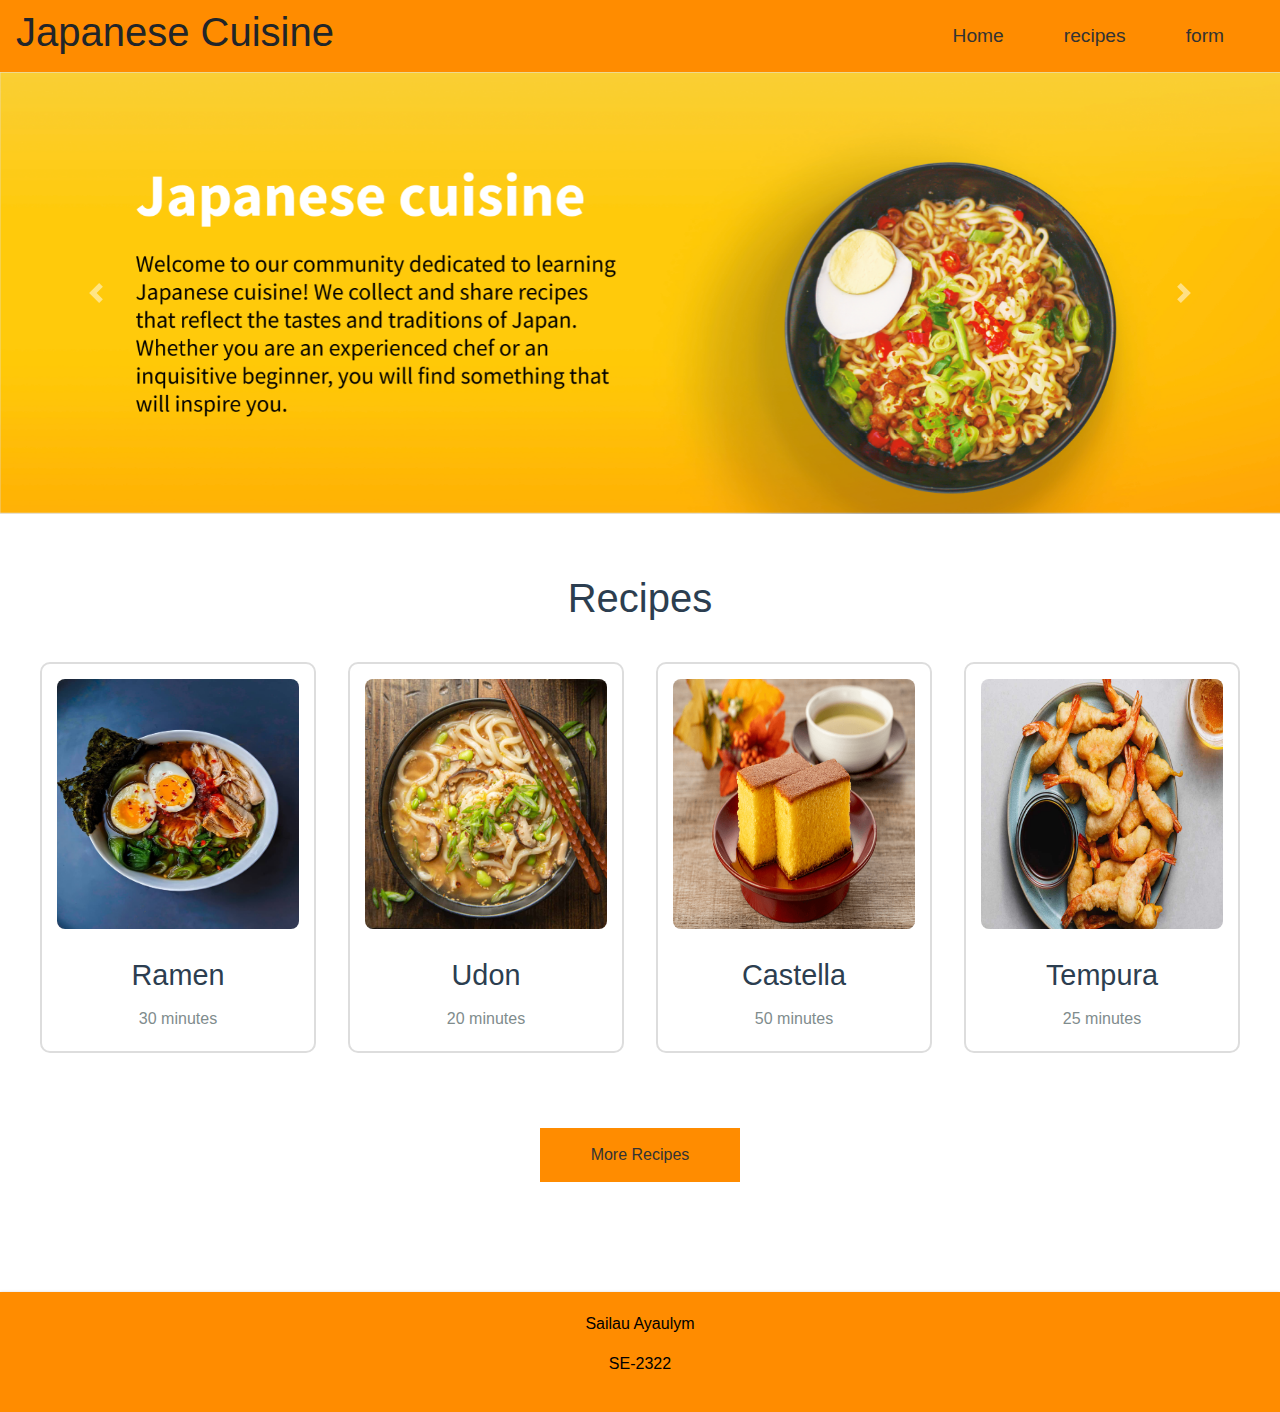
==== index.html @ 8adf10bc "add Bootstrap" ====
<!DOCTYPE html>
<html lang="en">
<head>
<meta charset="UTF-8">
<meta name="viewport" content="width=device-width, initial- scale=1.0">
<title>Culinary Japan</title> 
<link rel="stylesheet" href="style.css">
<link rel="stylesheet" href="https://stackpath.bootstrapcdn.com/bootstrap/4.5.2/css/bootstrap.min.css">
<script src="https://code.jquery.com/jquery-3.5.1.slim.min.js"></script>
<script src="https://cdn.jsdelivr.net/npm/@popperjs/core@2.9.3/dist/umd/popper.min.js"></script>
<script src="https://stackpath.bootstrapcdn.com/bootstrap/4.5.2/js/bootstrap.min.js"></script>

</head>

<body>
    <header>
        <nav class="navbar">
            <h1>Japanese Cuisine</h1>
            <ul class="nav-links">
                <li><a href="index.html">Home</a></li>
                <li><a href="recipes.html">recipes</a></li>
                <li><a href="form.html">form</a></li>
            </ul>
        </nav>
    </header>

<main>
    <section class="welcome-section">
        <!-- <div class="content-wrapper"> -->
            <!-- <div class="text-content">
                <h1>Japanese cuisine</h1>
                <p class="welcome-text">Welcome to our community dedicated to learning Japanese cuisine! We collect and share recipes that reflect the tastes and traditions of Japan. Whether you are an experienced chef or an inquisitive beginner, you will find something that will inspire you.</p>
            </div> -->
            <div id="photoCarousel" class="carousel slide" data-ride="carousel">
                <div class="carousel-inner">
                    <div class="carousel-item active">
                        <img src="main2.png" class="d-block w-100" alt="Main Photo">
                    </div>
                    <div class="carousel-item">
                        <img src="main1.png" class="d-block w-100" alt="Second Photo">
                    </div>
                    <div class="carousel-item">
                        <img src="main3.png" class="d-block w-100" alt="Third Photo">
                    </div>
                </div>
                <a class="carousel-control-prev" href="#photoCarousel" role="button" data-slide="prev">
                    <span class="carousel-control-prev-icon" aria-hidden="true"></span>
                    <span class="sr-only">Previous</span>
                </a>
                <a class="carousel-control-next" href="#photoCarousel" role="button" data-slide="next">
                    <span class="carousel-control-next-icon" aria-hidden="true"></span>
                    <span class="sr-only">Next</span>
                </a>
            <!-- </div>
                <blockquote class="quote-text">"Japanese cuisine is an art that balances flavor, presentation, and tradition, where each dish is a reflection of the season and a harmony of taste and aesthetic"</blockquote>
        </div> -->
    </section>
    <!-- <hr> -->
    <section class="recipes-section">
        <h2><a href="recipes.html"></a>Recipes</a></h2>
        <div class="recipes-wrapper">
            <div class="recipe-card">
                <a href="all_recipes.html#ramen"> 
                    <img src="Chicken-miso-ramen.jpg" alt="Ramen">
                    <p class="recipe-name" a href="all_recipes.html#ramen">Ramen</p>
                    <p class="recipe-description">30 minutes</p>
                </a>
            </div>
            <div class="recipe-card">
                <a href="all_recipes.html#udon"> 
                    <img src="udon-noodle-soup-sq-7.jpg" alt="Udon">
                    <p class="recipe-name">Udon</p>
                    <p class="recipe-description">20 minutes</p>
                </a>
            </div>
            <div class="recipe-card">
                <a href="all_recipes.html#castella"> 
                    <img src="Castella-Cake_SC_1.jpeg" alt="Castella">
                    <p class="recipe-name">Castella</p>
                    <p class="recipe-description">50 minutes</p>
                </a> 
            </div>
            <div class="recipe-card">
                <a href="all_recipes.html#tempura"> 
                    <img src="basic-tempura-for-fish-and-seafood-1300531-hero-01-bbd91b4ee23940749fec5ab7693eadcc.jpg" alt="Tempura">
                    <p class="recipe-name">Tempura</p>
                    <p class="recipe-description">25 minutes</p>
                </a>
            </div>

            <div class="more-recipes">
                 <a href="recipes.html" class="more-button">More Recipes</a>
            </div> 
        </section>
    </main>

    <footer>
        <p>Sailau Ayaulym</p>
        <p>SE-2322</p>
    </footer>

</body>
</html>
---- style.css ----
body {
    font-family: 'Roboto', sans-serif;
    margin: 0;
    padding: 0;
    background-color: #FFF4E6;
    color: #333;
}

.navbar {
    display: flex;
    justify-content: space-between;
    align-items: center;
    padding: 15px 20px; 
    background-color: #FF8C00; 
    box-shadow: 0 2px 4px #8c8383; 
}

.nav-links {
    list-style: none;
    display: flex;
    gap: 20px;
    margin: 0 20px;
}

.nav-links li {
    display: inline;
    margin: 0 20px;
}

.nav-links a {
    text-decoration: none;
    color: #333;
    font-size: 1.2em;
    font-weight: 500;
}

.nav-links a:hover {
    color: #e74c3c; 
}

header nav ul {
    list-style: none;
    margin: 0 20px;
}

.content-wrapper {
    display: flex;
    align-items: flex-start;
    justify-content: space-between;
    padding: 40px;
    max-width: 1200px;
    margin: 0 auto;
}

/* .text-content {
    flex: 1;
    margin-right: 40px;
}

.text-content h1 {
    font-size: 3em;
    margin-bottom: 20px;
    color: #2c3e50;
}

.text-content .welcome-text {
    margin: 15px 0;
    line-height: 1.6;
    font-size: 1.1em;
}

.photo-content {
    flex: 1;
    text-align: center;
}

.photo-content img {
    width: 100%;
    max-width: 400px;
    height: auto;
    border-radius: 10px;
}

.quote-text {
    margin-top: 15px;
    font-size: 1em;
    font-style: italic;
    color: #7f8c8d;
} */

.recipes-section {
    padding: 60px 20px;
    text-align: center;
}

.recipes-section h2 {
    font-size: 2.5em;
    margin-bottom: 40px;
    color: #2c3e50;
}

.recipes-wrapper {
    display: flex;
    justify-content: space-between;
    flex-wrap: wrap;
    gap: 5px;
    max-width: 1200px;
    margin: 0 auto;
}

.recipe-card {
    background-color: #fff;
    border-radius: 10px;
    border: 2px solid #ddd;
    padding: 15px;
    width: 23%; 
    margin-bottom: 20px; 
    box-sizing: border-box;
    text-align: center;
}

.recipe-card img {
    width: 100%;
    height: 250px;
    border-radius: 8px;
    margin-bottom: 15px;
}

.recipe-name {
    font-size: 1.8em;
    margin: 10px 0;
    color: #2c3e50;
}

.recipe-description {
    font-size: 1em;
    color: #7f8c8d;
    margin: 5px 0;
}

.more-button {
    display: inline-block;
    text-align: center;
    width: 200px;
    background-color: #FF8C00;
    color: #333;
    padding: 15px;
    font-size: 1em;
    margin: 50px 0;
    font-weight: 500;
    text-decoration: none; 
}

.more-button:hover {
    color: #e74c3c; 
}

.more-recipes {
    display: flex;
    justify-content: center; 
    align-items: center;     
    width: 100%;            
    margin: 0;              
}

.form-page  {
    max-width: 700px;
    margin: 50px auto;
    padding: 30px;
    background-color: #fff;
    border-radius: 10px;
    box-shadow: 0 2px 10px #988b8b;
    text-align: center;
}

.form-page h1 {
    font-size: 1.8em;
    margin-bottom: 30px;
    color: #2c3e50;
}

.form-page form {
    display: flex;
    flex-direction: column;
    gap: 20px;
}

.form-page label {
    font-size: 1.8em;
    color: #333;
    text-align: left;
}

#recipe-page{
    max-width: 700px;
    margin: 50px auto;
    padding: 30px;
    background-color: #fff;
    border-radius: 10px;
    box-shadow: 0 2px 10px #988b8b;
}

#recipe-page h2, #recipe-page figure {
    text-align: center;
}

footer {
    background-color: #FF8C00;
    color: #000000;
    text-align: center;
    padding: 20px 0;
    bottom: 0;
    font-size: 1em;
    box-shadow: 0 2px 4px #8c8383; 
}
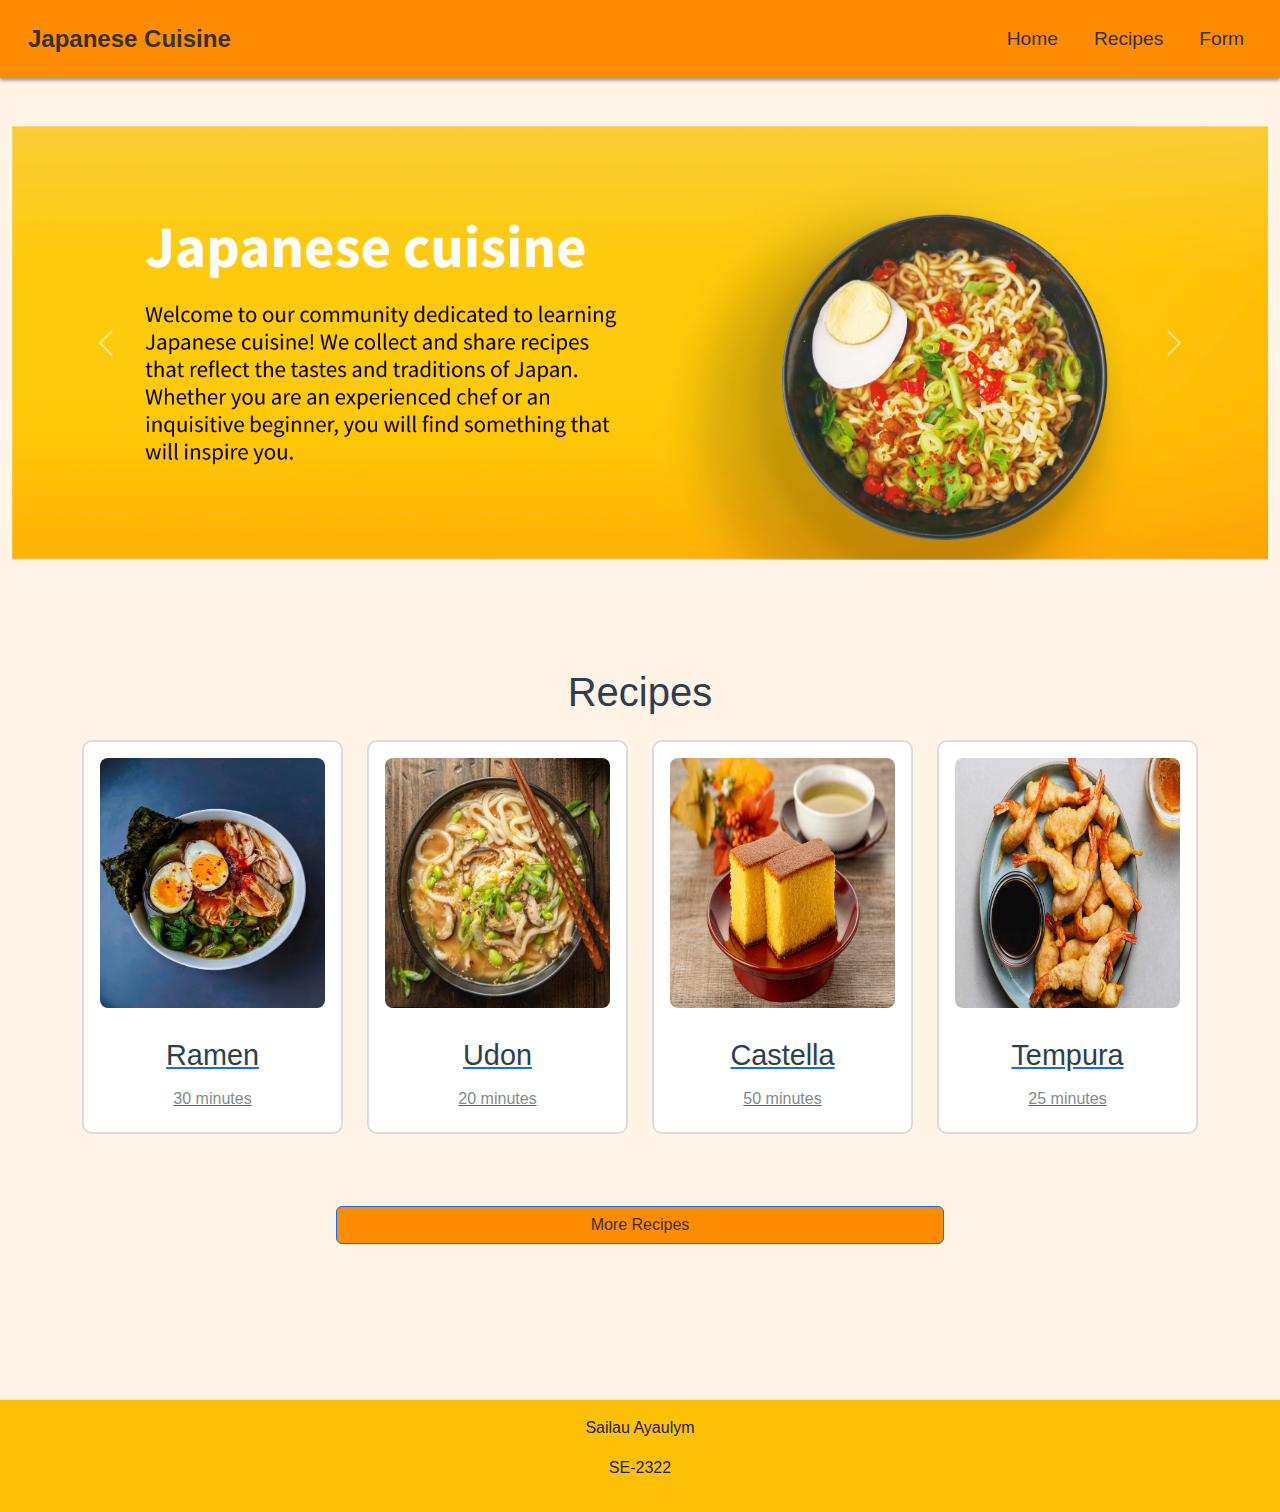
==== commit fcbf0b14: "add Bootstra1" ====
--- a/index.html
+++ b/index.html
@@ -2,36 +2,40 @@
 <html lang="en">
 <head>
 <meta charset="UTF-8">
-<meta name="viewport" content="width=device-width, initial- scale=1.0">
+<meta name="viewport" content="width=device-width, initial-scale=1.0">
 <title>Culinary Japan</title> 
+<link href="https://cdn.jsdelivr.net/npm/bootstrap@5.3.3/dist/css/bootstrap.min.css" rel="stylesheet">
+<script src="https://cdn.jsdelivr.net/npm/bootstrap@5.3.3/dist/js/bootstrap.bundle.min.js"></script>
 <link rel="stylesheet" href="style.css">
-<link rel="stylesheet" href="https://stackpath.bootstrapcdn.com/bootstrap/4.5.2/css/bootstrap.min.css">
-<script src="https://code.jquery.com/jquery-3.5.1.slim.min.js"></script>
-<script src="https://cdn.jsdelivr.net/npm/@popperjs/core@2.9.3/dist/umd/popper.min.js"></script>
-<script src="https://stackpath.bootstrapcdn.com/bootstrap/4.5.2/js/bootstrap.min.js"></script>
-
 </head>
-
 <body>
     <header>
-        <nav class="navbar">
-            <h1>Japanese Cuisine</h1>
-            <ul class="nav-links">
-                <li><a href="index.html">Home</a></li>
-                <li><a href="recipes.html">recipes</a></li>
-                <li><a href="form.html">form</a></li>
-            </ul>
+        <nav class="navbar navbar-expand-lg p-3">
+            <div class="container-fluid">
+                <a class="navbar-brand" href="#">Japanese Cuisine</a>
+                <button class="navbar-toggler" type="button" data-bs-toggle="collapse" data-bs-target="#navbarNav" aria-controls="navbarNav" aria-expanded="false" aria-label="Toggle navigation">
+                    <span class="navbar-toggler-icon"></span>
+                </button>
+                <div class="collapse navbar-collapse justify-content-end" id="navbarNav">
+                    <ul class="navbar-nav">
+                        <li class="nav-item">
+                            <a class="nav-link" href="index.html">Home</a>
+                        </li>
+                        <li class="nav-item">
+                            <a class="nav-link" href="recipes.html">Recipes</a>
+                        </li>
+                        <li class="nav-item">
+                            <a class="nav-link" href="form.html">Form</a>
+                        </li>
+                    </ul>
+                </div>
+            </div>
         </nav>
     </header>
 
-<main>
-    <section class="welcome-section">
-        <!-- <div class="content-wrapper"> -->
-            <!-- <div class="text-content">
-                <h1>Japanese cuisine</h1>
-                <p class="welcome-text">Welcome to our community dedicated to learning Japanese cuisine! We collect and share recipes that reflect the tastes and traditions of Japan. Whether you are an experienced chef or an inquisitive beginner, you will find something that will inspire you.</p>
-            </div> -->
-            <div id="photoCarousel" class="carousel slide" data-ride="carousel">
+    <main class="container-fluid py-5">
+        <section class="welcome-section mb-5">
+            <div id="photoCarousel" class="carousel slide" data-bs-ride="carousel">
                 <div class="carousel-inner">
                     <div class="carousel-item active">
                         <img src="main2.png" class="d-block w-100" alt="Main Photo">
@@ -43,58 +47,66 @@
                         <img src="main3.png" class="d-block w-100" alt="Third Photo">
                     </div>
                 </div>
-                <a class="carousel-control-prev" href="#photoCarousel" role="button" data-slide="prev">
+                <a class="carousel-control-prev" href="#photoCarousel" role="button" data-bs-slide="prev">
                     <span class="carousel-control-prev-icon" aria-hidden="true"></span>
-                    <span class="sr-only">Previous</span>
+                    <span class="visually-hidden">Previous</span>
                 </a>
-                <a class="carousel-control-next" href="#photoCarousel" role="button" data-slide="next">
+                <a class="carousel-control-next" href="#photoCarousel" role="button" data-bs-slide="next">
                     <span class="carousel-control-next-icon" aria-hidden="true"></span>
-                    <span class="sr-only">Next</span>
-                </a>
-            <!-- </div>
-                <blockquote class="quote-text">"Japanese cuisine is an art that balances flavor, presentation, and tradition, where each dish is a reflection of the season and a harmony of taste and aesthetic"</blockquote>
-        </div> -->
-    </section>
-    <!-- <hr> -->
-    <section class="recipes-section">
-        <h2><a href="recipes.html"></a>Recipes</a></h2>
-        <div class="recipes-wrapper">
-            <div class="recipe-card">
-                <a href="all_recipes.html#ramen"> 
-                    <img src="Chicken-miso-ramen.jpg" alt="Ramen">
-                    <p class="recipe-name" a href="all_recipes.html#ramen">Ramen</p>
-                    <p class="recipe-description">30 minutes</p>
+                    <span class="visually-hidden">Next</span>
                 </a>
             </div>
-            <div class="recipe-card">
-                <a href="all_recipes.html#udon"> 
-                    <img src="udon-noodle-soup-sq-7.jpg" alt="Udon">
-                    <p class="recipe-name">Udon</p>
-                    <p class="recipe-description">20 minutes</p>
-                </a>
+        </section>
+
+        <section class="recipes-section text-center">
+            <h2 class="mb-4">Recipes</h2>
+            <div class="container">
+                <div class="row">
+                    <div class="col-lg-3 col-md-6 col-sm-12 mb-4">
+                        <div class="recipe-card p-3">
+                            <a href="all_recipes.html#ramen"> 
+                                <img src="Chicken-miso-ramen.jpg" alt="Ramen" class="mb-3 w-100">
+                                <p class="recipe-name">Ramen</p>
+                                <p class="recipe-description">30 minutes</p>
+                            </a>
+                        </div>
+                    </div>
+                    <div class="col-lg-3 col-md-6 col-sm-12 mb-4">
+                        <div class="recipe-card p-3">
+                            <a href="all_recipes.html#udon"> 
+                                <img src="udon-noodle-soup-sq-7.jpg" alt="Udon" class="mb-3 w-100">
+                                <p class="recipe-name">Udon</p>
+                                <p class="recipe-description">20 minutes</p>
+                            </a>
+                        </div>
+                    </div>
+                    <div class="col-lg-3 col-md-6 col-sm-12 mb-4">
+                        <div class="recipe-card p-3">
+                            <a href="all_recipes.html#castella"> 
+                                <img src="Castella-Cake_SC_1.jpeg" alt="Castella" class="mb-3 w-100">
+                                <p class="recipe-name">Castella</p>
+                                <p class="recipe-description">50 minutes</p>
+                            </a> 
+                        </div>
+                    </div>
+                    <div class="col-lg-3 col-md-6 col-sm-12 mb-4">
+                        <div class="recipe-card p-3">
+                            <a href="all_recipes.html#tempura"> 
+                                <img src="basic-tempura-for-fish-and-seafood-1300531-hero-01-bbd91b4ee23940749fec5ab7693eadcc.jpg" alt="Tempura" class="mb-3 w-100">
+                                <p class="recipe-name">Tempura</p>
+                                <p class="recipe-description">25 minutes</p>
+                            </a>
+                        </div>
+                    </div>
+                </div>
             </div>
-            <div class="recipe-card">
-                <a href="all_recipes.html#castella"> 
-                    <img src="Castella-Cake_SC_1.jpeg" alt="Castella">
-                    <p class="recipe-name">Castella</p>
-                    <p class="recipe-description">50 minutes</p>
-                </a> 
-            </div>
-            <div class="recipe-card">
-                <a href="all_recipes.html#tempura"> 
-                    <img src="basic-tempura-for-fish-and-seafood-1300531-hero-01-bbd91b4ee23940749fec5ab7693eadcc.jpg" alt="Tempura">
-                    <p class="recipe-name">Tempura</p>
-                    <p class="recipe-description">25 minutes</p>
-                </a>
-            </div>
-
-            <div class="more-recipes">
-                 <a href="recipes.html" class="more-button">More Recipes</a>
-            </div> 
+            <div class="d-grid gap-2 col-6 mx-auto mt-5">
+                <a href="recipes.html" class="btn btn-primary more-button">More Recipes</a>
+            </div>        
         </section>
     </main>
 
-    <footer>
+    <footer class="bg-warning text-dark text-center py-3 mt-5">
         <p>Sailau Ayaulym</p>
         <p>SE-2322</p>
     </footer>
--- a/style.css
+++ b/style.css
@@ -1,46 +1,32 @@
 body {
     font-family: 'Roboto', sans-serif;
-    margin: 0;
-    padding: 0;
     background-color: #FFF4E6;
     color: #333;
 }
 
 .navbar {
-    display: flex;
-    justify-content: space-between;
-    align-items: center;
-    padding: 15px 20px; 
     background-color: #FF8C00; 
-    box-shadow: 0 2px 4px #8c8383; 
+    box-shadow: 0 2px 4px #8c8383;
 }
 
-.nav-links {
-    list-style: none;
-    display: flex;
-    gap: 20px;
-    margin: 0 20px;
+.navbar-brand {
+    color: #333;
+    font-size: 1.5em;
+    font-weight: bold;
 }
 
-.nav-links li {
-    display: inline;
-    margin: 0 20px;
-}
-
-.nav-links a {
-    text-decoration: none;
+.navbar-nav .nav-item .nav-link {
     color: #333;
     font-size: 1.2em;
     font-weight: 500;
 }
 
-.nav-links a:hover {
+.navbar-nav .nav-item .nav-link:hover {
     color: #e74c3c; 
 }
 
-header nav ul {
-    list-style: none;
-    margin: 0 20px;
+.navbar-nav .nav-item {
+    margin-left: 20px;
 }
 
 .content-wrapper {
@@ -51,42 +37,6 @@
     max-width: 1200px;
     margin: 0 auto;
 }
-
-/* .text-content {
-    flex: 1;
-    margin-right: 40px;
-}
-
-.text-content h1 {
-    font-size: 3em;
-    margin-bottom: 20px;
-    color: #2c3e50;
-}
-
-.text-content .welcome-text {
-    margin: 15px 0;
-    line-height: 1.6;
-    font-size: 1.1em;
-}
-
-.photo-content {
-    flex: 1;
-    text-align: center;
-}
-
-.photo-content img {
-    width: 100%;
-    max-width: 400px;
-    height: auto;
-    border-radius: 10px;
-}
-
-.quote-text {
-    margin-top: 15px;
-    font-size: 1em;
-    font-style: italic;
-    color: #7f8c8d;
-} */
 
 .recipes-section {
     padding: 60px 20px;
@@ -99,22 +49,11 @@
     color: #2c3e50;
 }
 
-.recipes-wrapper {
-    display: flex;
-    justify-content: space-between;
-    flex-wrap: wrap;
-    gap: 5px;
-    max-width: 1200px;
-    margin: 0 auto;
-}
-
 .recipe-card {
     background-color: #fff;
     border-radius: 10px;
     border: 2px solid #ddd;
     padding: 15px;
-    width: 23%; 
-    margin-bottom: 20px; 
     box-sizing: border-box;
     text-align: center;
 }
@@ -139,31 +78,23 @@
 }
 
 .more-button {
-    display: inline-block;
-    text-align: center;
-    width: 200px;
     background-color: #FF8C00;
     color: #333;
-    padding: 15px;
     font-size: 1em;
-    margin: 50px 0;
     font-weight: 500;
-    text-decoration: none; 
 }
 
 .more-button:hover {
-    color: #e74c3c; 
+    background-color: #FF8C00;
+    color: #e74c3c;
 }
 
-.more-recipes {
-    display: flex;
-    justify-content: center; 
-    align-items: center;     
-    width: 100%;            
-    margin: 0;              
+.more-button:focus {
+    outline: none; 
+    box-shadow: none;
 }
 
-.form-page  {
+.form-page {
     max-width: 700px;
     margin: 50px auto;
     padding: 30px;
@@ -191,13 +122,16 @@
     text-align: left;
 }
 
-#recipe-page{
-    max-width: 700px;
-    margin: 50px auto;
-    padding: 30px;
-    background-color: #fff;
-    border-radius: 10px;
-    box-shadow: 0 2px 10px #988b8b;
+.form-control,
+.form-select,
+.form-check-input {
+    font-size: 1.2em;
+    padding: 10px;
+}
+
+button {
+    padding: 10px 20px;
+    font-size: 1.2em;
 }
 
 #recipe-page h2, #recipe-page figure {
@@ -206,10 +140,8 @@
 
 footer {
     background-color: #FF8C00;
-    color: #000000;
+    color: #000;
+    padding: 20px 0;
+    box-shadow: 0 2px 4px #8c8383; 
     text-align: center;
-    padding: 20px 0;
-    bottom: 0;
-    font-size: 1em;
-    box-shadow: 0 2px 4px #8c8383; 
 }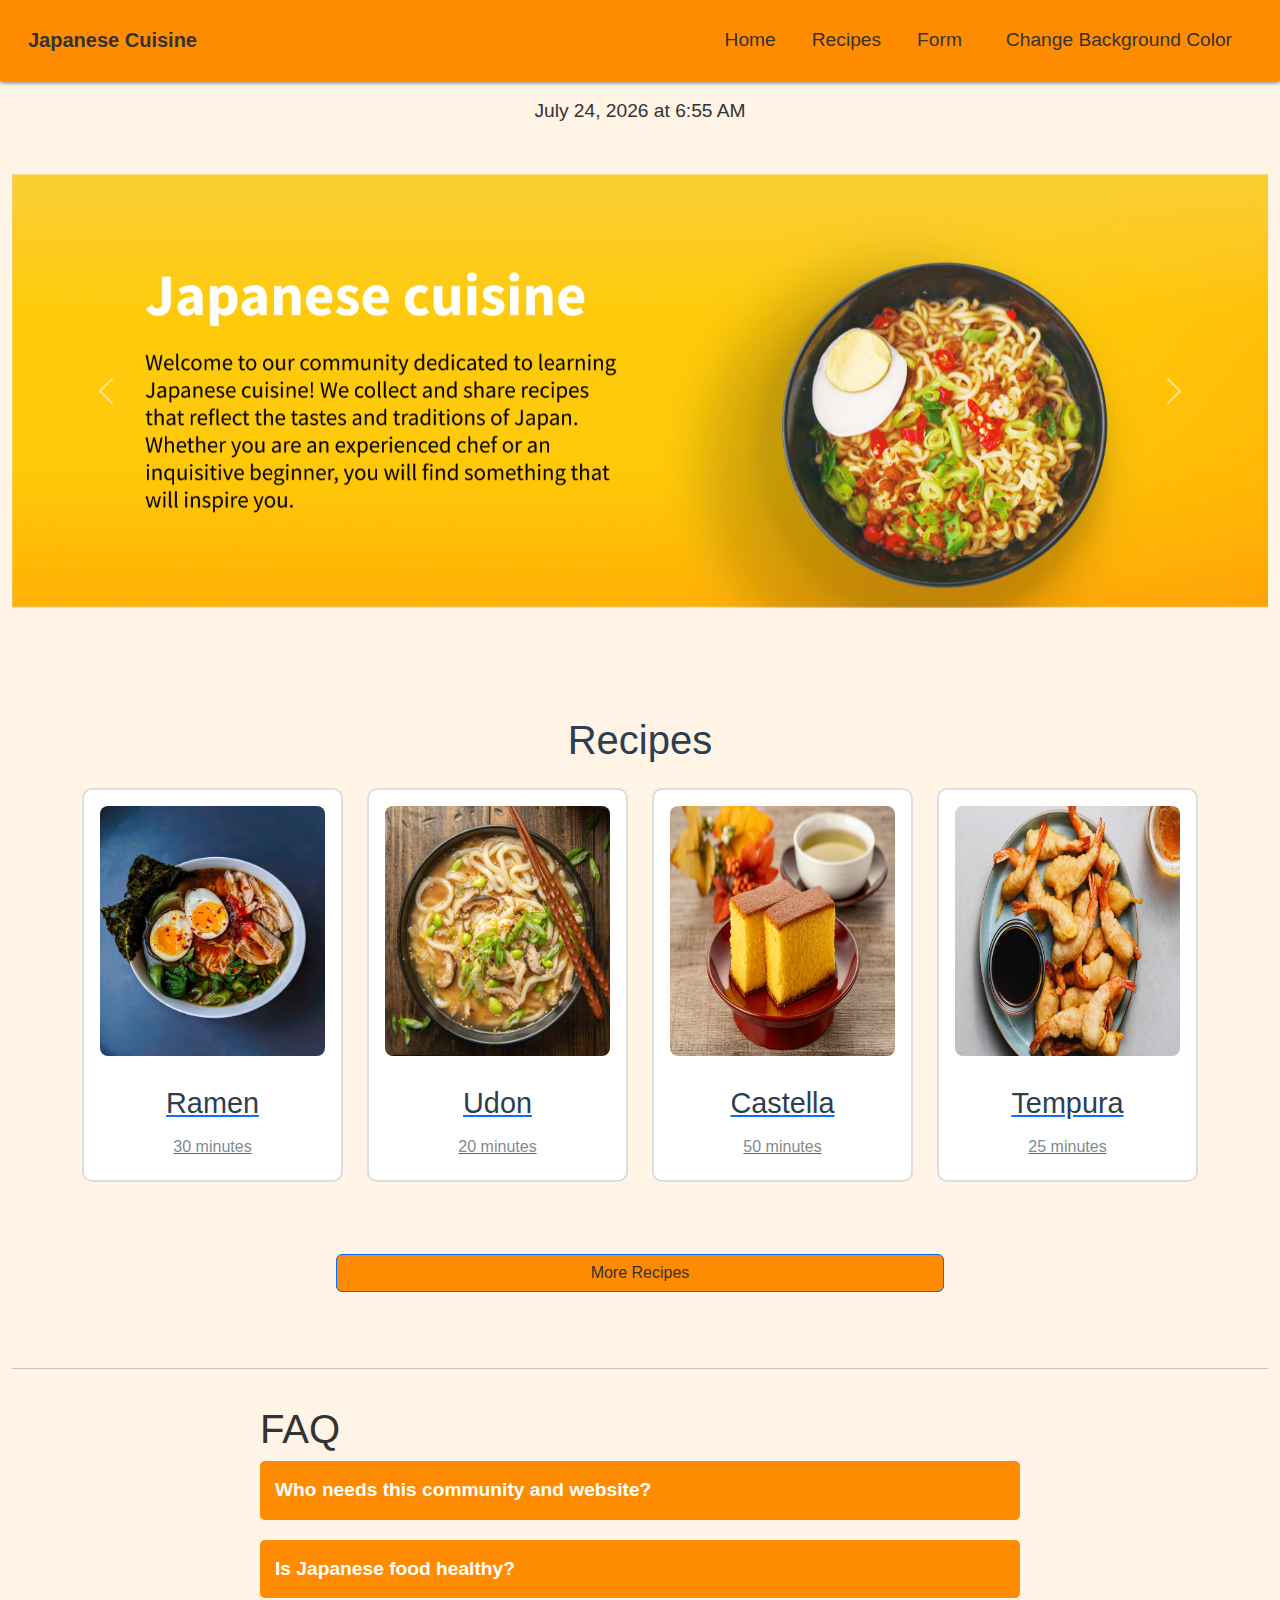
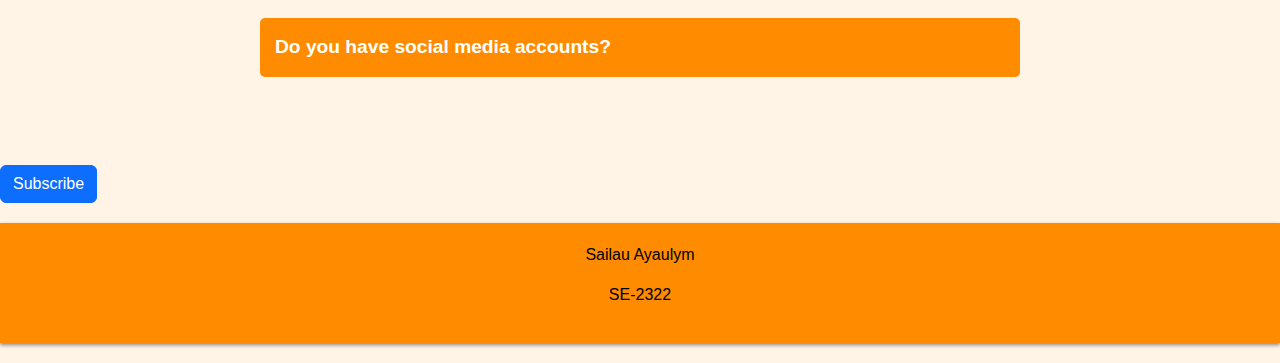
==== commit 70beb7cf: "add js" ====
--- a/index.html
+++ b/index.html
@@ -28,10 +28,34 @@
                             <a class="nav-link" href="form.html">Form</a>
                         </li>
                     </ul>
+                    <button id="changeColorBtn" class="change-color-btn ms-3">Change Background Color</button>
                 </div>
             </div>
         </nav>
+        <div class="text-center mt-3" id="dateTime"></div>
     </header>
+
+    <!-- Task 4 Change Background Color -->
+    <script>
+        const colors = ['#F0E68C' , '#ADD8E6' , '#ADD8E6' , '#FAF0E6' , '#E0FFFF' , '#E6E6FA' ,  ];
+        function changeBackgroundColor() {
+            const randomColor = colors[Math.floor(Math.random() * colors.length)];
+            document.body.style.backgroundColor = randomColor;
+        }
+        document.getElementById('changeColorBtn').addEventListener('click', changeBackgroundColor);
+    </script>
+
+    <!-- Task 5 Display Current Date and Time -->
+    <script>
+      function displayDateTime() {
+        const dateTimeElement = document.getElementById('dateTime'); 
+        const now = new Date(); 
+        const options = { year: 'numeric', month: 'long', day: 'numeric', hour: 'numeric', minute: 'numeric', hour12: true };
+        dateTimeElement.innerHTML = now.toLocaleString('en-US', options); 
+    }
+        displayDateTime();
+        setInterval(displayDateTime, 60000);
+    </script>
 
     <main class="container-fluid py-5">
         <section class="welcome-section mb-5">
@@ -43,10 +67,6 @@
                     <div class="carousel-item">
                         <img src="main1.png" class="d-block w-100" alt="Second Photo">
                     </div>
-                    <div class="carousel-item">
-                        <img src="main3.png" class="d-block w-100" alt="Third Photo">
-                    </div>
-                </div>
                 <a class="carousel-control-prev" href="#photoCarousel" role="button" data-bs-slide="prev">
                     <span class="carousel-control-prev-icon" aria-hidden="true"></span>
                     <span class="visually-hidden">Previous</span>
@@ -104,12 +124,97 @@
                 <a href="recipes.html" class="btn btn-primary more-button">More Recipes</a>
             </div>        
         </section>
+
+        <hr>
+
+        <section class="faq-section">
+            <h1>FAQ</h1>
+
+            <div class="accordion-section">
+                <button class="accordion-title">Who needs this community and website?</button>
+                <div class="accordion-content">
+                    <p>If you are interested in Japanese cuisine and want to learn how to cook Japanese dishes, this site is perfect for you. Both beginners and professionals who want to expand their knowledge and improve their skills in cooking Japanese dishes will find useful information here.</p>
+                </div>
+            </div>
+
+            <div class="accordion-section">
+                <button class="accordion-title">Is Japanese food healthy?</button>
+                <div class="accordion-content">
+                    <p>Japanese cuisine is generally good for health, as it pays special attention to fresh ingredients, balanced dishes and seafood rich in omega-3 fatty acids. Traditional dishes are low in saturated fats and often include fermented foods that promote intestinal health.</p>
+                </div>
+            </div>
+
+            <div class="accordion-section">
+                <button class="accordion-title">Do you have social media accounts?</button>
+                <div class="accordion-content">
+                    <p>Yes, we have social media! Subscribe to our Instagram: @JapanCuisine_SoyAwesome to follow updates, new recipes.</p>
+                </div>
+            </div>
+
+        </section>
     </main>
-
-    <footer class="bg-warning text-dark text-center py-3 mt-5">
+    <!-- Task 2  Accordion for FAQs or Content Sections -->
+    <script>
+        let accordion = document.getElementsByClassName('accordion-title');
+
+        for (let i = 0; i < accordion.length; i++) {
+            accordion[i].addEventListener('click', function() {
+                let content = this.nextElementSibling;
+                if (content.style.display === "block") {
+                    content.style.display = "none";
+                } else {
+                    content.style.display = "block";
+                }
+            });
+        }
+    </script>
+
+    <button id="openPopup" class="btn btn-primary" >Subscribe</button>
+
+        <div class="popup-form" id="popupForm">
+            <div class="popup-content">
+                <span class="close-btn" id="closePopup">&times;</span>
+                <h2>Subscribe US</h2>
+                <form>
+                    <div>
+                        <label for="name" class="form-label">Name:</label>
+                        <input type="text" class="form-control" id="name" placeholder="Enter your name">
+                    </div>
+                    <div>
+                        <label for="email" class="form-label">Email:</label>
+                        <input type="email" class="form-control" id="email" placeholder="Enter your email">
+                    </div>
+                    <button type="submit" class="btn btn-secondary">Submit</button>
+                </form>
+            </div>
+        </div>
+
+        <!-- Task 3 Popup Subscription -->
+        <script>
+
+            const popupForm = document.getElementById('popupForm');
+            const openPopup = document.getElementById('openPopup');
+            const closePopup = document.getElementById('closePopup');
+
+            openPopup.addEventListener('click', function() {
+                popupForm.style.display = 'flex'; 
+            });
+
+            closePopup.addEventListener('click', function() {
+                popupForm.style.display = 'none'; 
+            });
+
+            window.addEventListener('click', function(event) {
+                if (event.target === popupForm) {
+                    popupForm.style.display = 'none'; 
+                }
+            });
+        </script>
+
+    <footer >
         <p>Sailau Ayaulym</p>
         <p>SE-2322</p>
     </footer>
 
 </body>
-</html>
+</html>--- a/style.css
+++ b/style.css
@@ -11,7 +11,7 @@
 
 .navbar-brand {
     color: #333;
-    font-size: 1.5em;
+        
     font-weight: bold;
 }
 
@@ -38,6 +38,23 @@
     margin: 0 auto;
 }
 
+.change-color-btn {
+    background-color: #FF8C00;  
+    color: #333;  
+    font-size: 1.2em;
+    font-weight: 500;  
+    border: none;
+    padding: 10px 20px;
+    border-radius: 5px;
+    cursor: pointer;
+    margin-left: 20px;
+}
+
+.change-color-btn:hover {
+    background-color: #e74c3c; 
+    color: #FFF4E6;  
+}
+
 .recipes-section {
     padding: 60px 20px;
     text-align: center;
@@ -77,6 +94,11 @@
     margin: 5px 0;
 }
 
+#recipe-page h2, #recipe-page figure {
+    text-align: center;
+}
+
+
 .more-button {
     background-color: #FF8C00;
     color: #333;
@@ -85,7 +107,7 @@
 }
 
 .more-button:hover {
-    background-color: #FF8C00;
+    background-color: #ff8d03;
     color: #e74c3c;
 }
 
@@ -129,18 +151,97 @@
     padding: 10px;
 }
 
+.faq-section {
+    max-width: 800px;
+    margin: 0 auto;
+    padding: 20px;
+}
+
+.faq-title {
+    font-size: 2.5em;
+    margin-bottom: 50px;
+    color: #2c3e50;
+}
+
+.accordion-section {
+    margin-bottom: 20px;
+}
+
+.accordion-title {
+    cursor: pointer;
+    padding: 15px;
+    background-color: #FF8C00;
+    color: white;
+    border: none;
+    outline: none;
+    text-align: left;
+    width: 100%;
+    font-size: 1.2em;
+    font-weight: bold;
+    border-radius: 5px;
+}
+
+.accordion-title:hover {
+    background-color: #e67e22;
+}
+
+.accordion-content {
+    display: none;
+    padding: 15px;
+    background-color: #f9f9f9;
+    border: 1px solid #ddd;
+    border-radius: 5px;
+    margin-top: 10px;
+}
+
+.accordion-content p {
+    margin: 0;
+}
+
 button {
     padding: 10px 20px;
     font-size: 1.2em;
 }
 
-#recipe-page h2, #recipe-page figure {
-    text-align: center;
+#dateTime {
+    font-size: 1.2em;
+    color: #333;
+    margin-top: 10px;
+}
+
+.popup-form {
+    display: none; 
+    position: fixed;
+    top: 0;
+    left: 0;
+    width: 100%;
+    height: 100%;
+    background-color: rgba(0, 0, 0, 0.5); 
+    justify-content: center;
+    align-items: center;
+}
+
+.popup-content {
+    background-color: white;
+    padding: 20px;
+    border-radius: 5px;
+    max-width: 400px;
+    width: 100%;
+    position: relative;
+}
+
+.close-btn {
+    position: absolute;
+    top: 10px;
+    right: 10px;
+    cursor: pointer;
+    font-size: 1.5em;
 }
 
 footer {
     background-color: #FF8C00;
     color: #000;
+    margin: 20px 0;
     padding: 20px 0;
     box-shadow: 0 2px 4px #8c8383; 
     text-align: center;
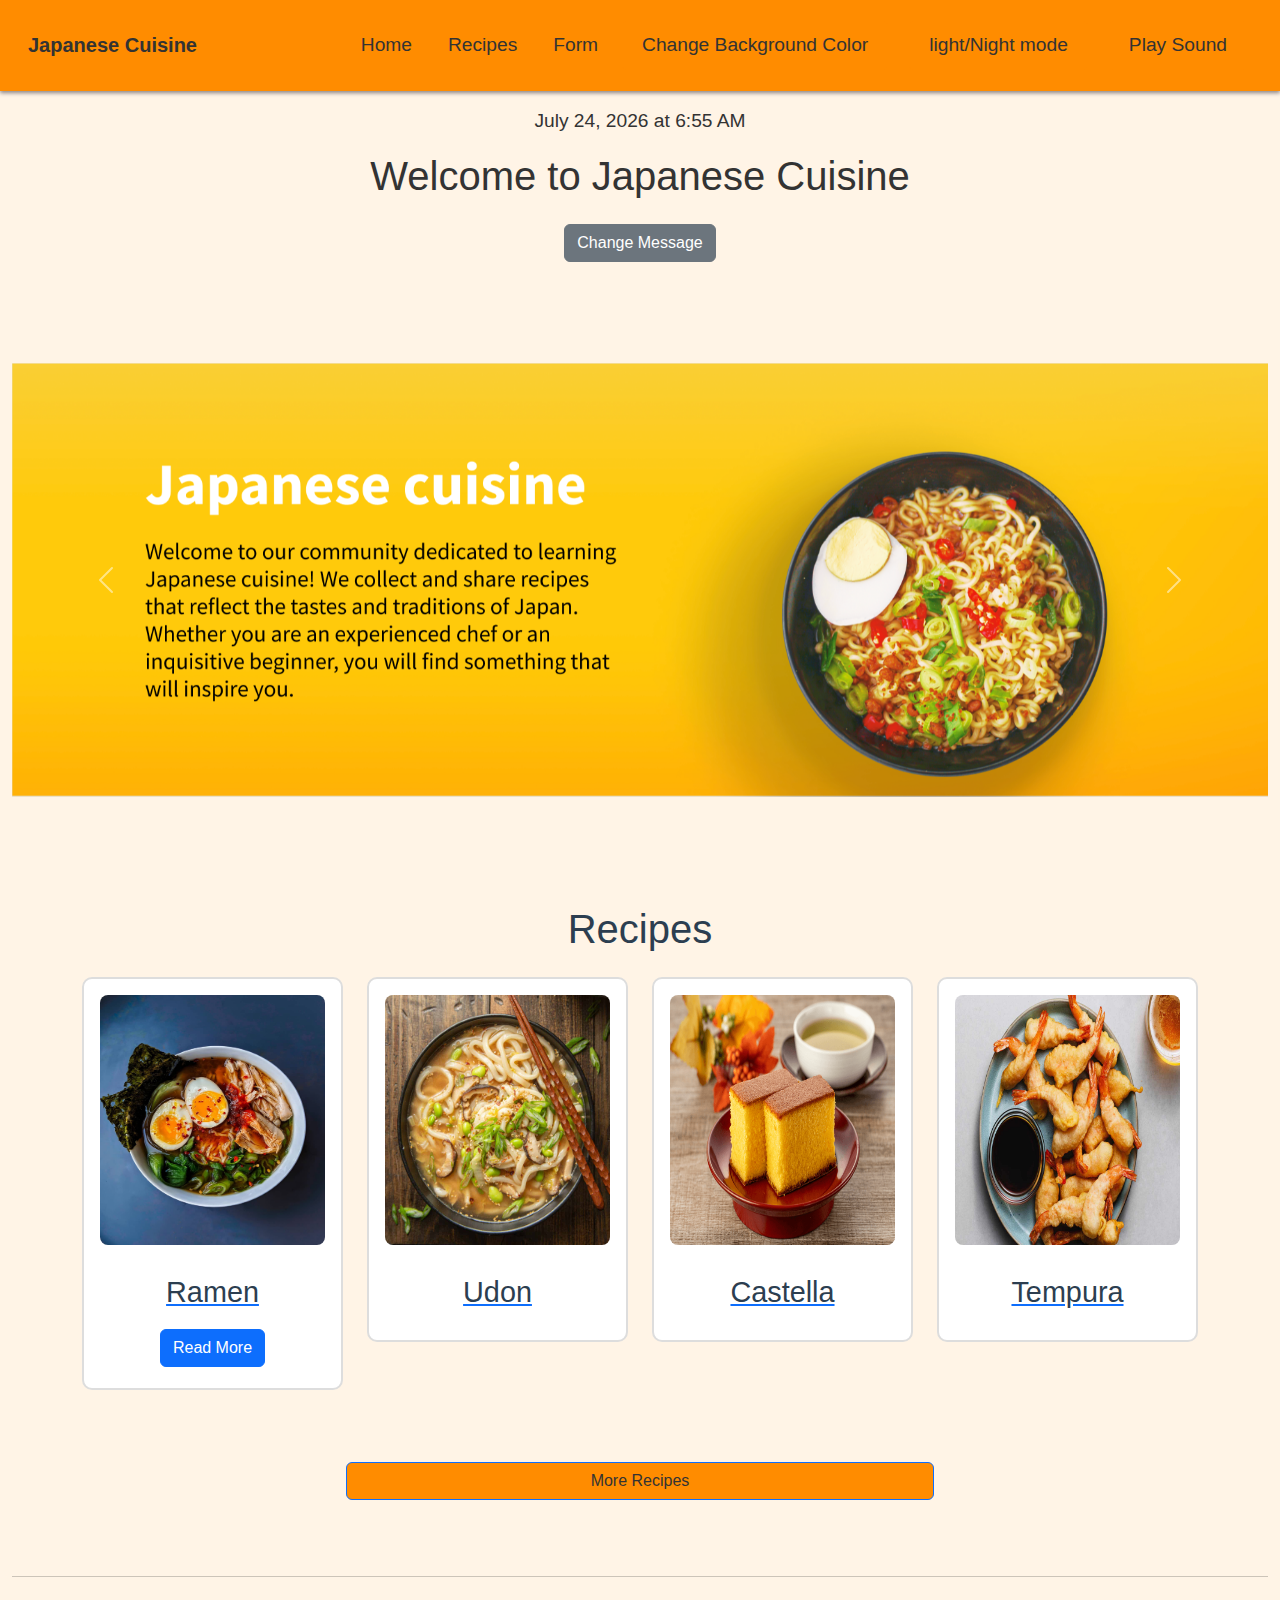
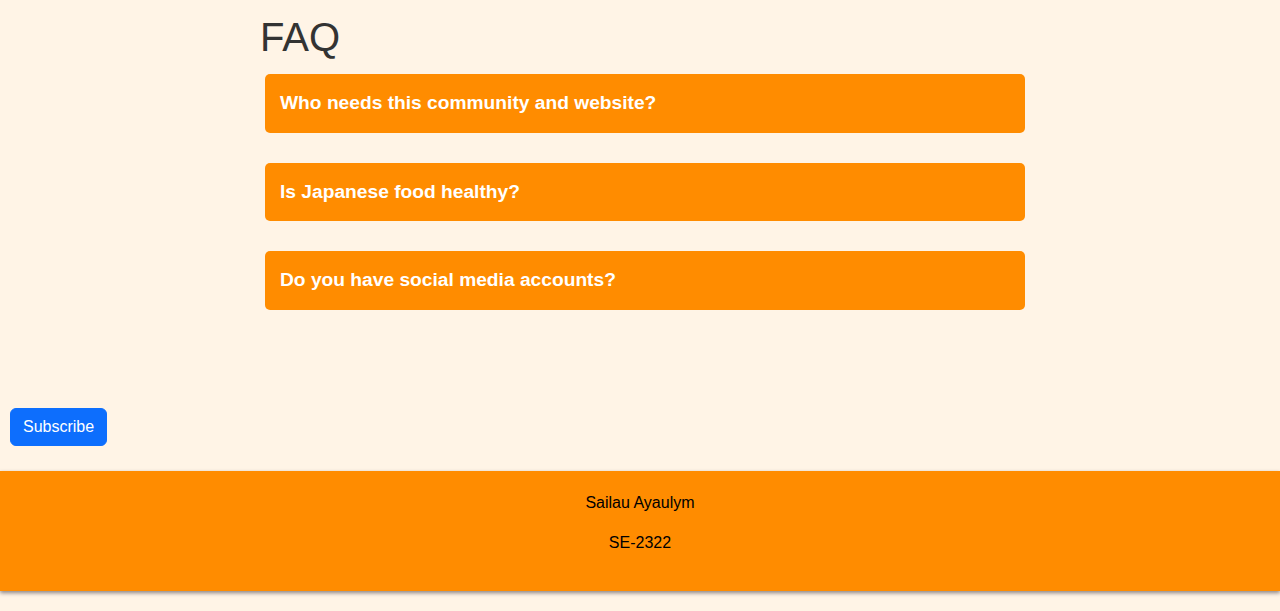
==== commit 7bec1b5f: "add some fuctions" ====
--- a/index.html
+++ b/index.html
@@ -7,6 +7,7 @@
 <link href="https://cdn.jsdelivr.net/npm/bootstrap@5.3.3/dist/css/bootstrap.min.css" rel="stylesheet">
 <script src="https://cdn.jsdelivr.net/npm/bootstrap@5.3.3/dist/js/bootstrap.bundle.min.js"></script>
 <link rel="stylesheet" href="style.css">
+
 </head>
 <body>
     <header>
@@ -27,36 +28,26 @@
                         <li class="nav-item">
                             <a class="nav-link" href="form.html">Form</a>
                         </li>
+                        
                     </ul>
                     <button id="changeColorBtn" class="change-color-btn ms-3">Change Background Color</button>
+                    <button id="changeModeBtn" class="change-color-btn ms-3"> light/Night mode</button>
+                    <button id="playSoundButton" class="change-color-btn ms-3" >Play Sound</button>
                 </div>
             </div>
         </nav>
         <div class="text-center mt-3" id="dateTime"></div>
     </header>
+ 
+    <div class="greeting-container">
+        <p id="greetingMessage"></p>
+    </div>
 
-    <!-- Task 4 Change Background Color -->
-    <script>
-        const colors = ['#F0E68C' , '#ADD8E6' , '#ADD8E6' , '#FAF0E6' , '#E0FFFF' , '#E6E6FA' ,  ];
-        function changeBackgroundColor() {
-            const randomColor = colors[Math.floor(Math.random() * colors.length)];
-            document.body.style.backgroundColor = randomColor;
-        }
-        document.getElementById('changeColorBtn').addEventListener('click', changeBackgroundColor);
-    </script>
-
-    <!-- Task 5 Display Current Date and Time -->
-    <script>
-      function displayDateTime() {
-        const dateTimeElement = document.getElementById('dateTime'); 
-        const now = new Date(); 
-        const options = { year: 'numeric', month: 'long', day: 'numeric', hour: 'numeric', minute: 'numeric', hour12: true };
-        dateTimeElement.innerHTML = now.toLocaleString('en-US', options); 
-    }
-        displayDateTime();
-        setInterval(displayDateTime, 60000);
-    </script>
-
+    <section class="welcome-section mb-5 text-center">
+        <h1 id="welcomeMessage">Welcome to Japanese Cuisine</h1>
+        <button id="changeMessageBtn" class="btn btn-secondary mt-3">Change Message</button>
+    </section>
+    
     <main class="container-fluid py-5">
         <section class="welcome-section mb-5">
             <div id="photoCarousel" class="carousel slide" data-bs-ride="carousel">
@@ -76,27 +67,30 @@
                     <span class="visually-hidden">Next</span>
                 </a>
             </div>
-        </section>
-
+        </section>        
+        
         <section class="recipes-section text-center">
             <h2 class="mb-4">Recipes</h2>
             <div class="container">
                 <div class="row">
                     <div class="col-lg-3 col-md-6 col-sm-12 mb-4">
                         <div class="recipe-card p-3">
-                            <a href="all_recipes.html#ramen"> 
+                            <a href="all_recipes.html#ramen">  
                                 <img src="Chicken-miso-ramen.jpg" alt="Ramen" class="mb-3 w-100">
                                 <p class="recipe-name">Ramen</p>
-                                <p class="recipe-description">30 minutes</p>
                             </a>
+                            <div id="ramen-more" class="recipe-more" style="display: none;">
+                                <p>Ramen is a traditional Japanese noodle soup with rich flavors. It has a variety of toppings, including egg, pork, and vegetables.</p>
+                            </div>
+                            <button class="btn btn-primary read-more-btn" onclick="ReadMore('ramen-more')">Read More</button>
                         </div>
-                    </div>
+                    </div>                    
                     <div class="col-lg-3 col-md-6 col-sm-12 mb-4">
                         <div class="recipe-card p-3">
                             <a href="all_recipes.html#udon"> 
                                 <img src="udon-noodle-soup-sq-7.jpg" alt="Udon" class="mb-3 w-100">
                                 <p class="recipe-name">Udon</p>
-                                <p class="recipe-description">20 minutes</p>
+                         
                             </a>
                         </div>
                     </div>
@@ -105,7 +99,7 @@
                             <a href="all_recipes.html#castella"> 
                                 <img src="Castella-Cake_SC_1.jpeg" alt="Castella" class="mb-3 w-100">
                                 <p class="recipe-name">Castella</p>
-                                <p class="recipe-description">50 minutes</p>
+                               
                             </a> 
                         </div>
                     </div>
@@ -114,7 +108,7 @@
                             <a href="all_recipes.html#tempura"> 
                                 <img src="basic-tempura-for-fish-and-seafood-1300531-hero-01-bbd91b4ee23940749fec5ab7693eadcc.jpg" alt="Tempura" class="mb-3 w-100">
                                 <p class="recipe-name">Tempura</p>
-                                <p class="recipe-description">25 minutes</p>
+                                
                             </a>
                         </div>
                     </div>
@@ -153,23 +147,8 @@
 
         </section>
     </main>
-    <!-- Task 2  Accordion for FAQs or Content Sections -->
-    <script>
-        let accordion = document.getElementsByClassName('accordion-title');
-
-        for (let i = 0; i < accordion.length; i++) {
-            accordion[i].addEventListener('click', function() {
-                let content = this.nextElementSibling;
-                if (content.style.display === "block") {
-                    content.style.display = "none";
-                } else {
-                    content.style.display = "block";
-                }
-            });
-        }
-    </script>
-
-    <button id="openPopup" class="btn btn-primary" >Subscribe</button>
+    
+    <button id="openPopup" class="btn btn-primary">Subscribe</button>
 
         <div class="popup-form" id="popupForm">
             <div class="popup-content">
@@ -188,33 +167,13 @@
                 </form>
             </div>
         </div>
-
-        <!-- Task 3 Popup Subscription -->
-        <script>
-
-            const popupForm = document.getElementById('popupForm');
-            const openPopup = document.getElementById('openPopup');
-            const closePopup = document.getElementById('closePopup');
-
-            openPopup.addEventListener('click', function() {
-                popupForm.style.display = 'flex'; 
-            });
-
-            closePopup.addEventListener('click', function() {
-                popupForm.style.display = 'none'; 
-            });
-
-            window.addEventListener('click', function(event) {
-                if (event.target === popupForm) {
-                    popupForm.style.display = 'none'; 
-                }
-            });
-        </script>
-
+        
     <footer >
         <p>Sailau Ayaulym</p>
         <p>SE-2322</p>
     </footer>
+    <script src="assignment4.js" defer></script>
+    <script src="assignment5.js" defer></script>
 
 </body>
 </html>--- a/style.css
+++ b/style.css
@@ -28,6 +28,25 @@
 .navbar-nav .nav-item {
     margin-left: 20px;
 }
+
+.night-theme {
+    background-color: #2c3e50;
+    color: #ecf0f1;
+}
+
+.night-theme .navbar {
+    background-color: #34495e;
+}
+
+.night-theme .change-color-btn {
+    background-color: #3498db;
+    color: #fff;
+}
+
+.greeting-container {
+    text-align: center;
+}
+
 
 .content-wrapper {
     display: flex;
@@ -88,16 +107,19 @@
     color: #2c3e50;
 }
 
-.recipe-description {
+/* .recipe-description {
     font-size: 1em;
     color: #7f8c8d;
     margin: 5px 0;
-}
+} */
 
 #recipe-page h2, #recipe-page figure {
     text-align: center;
 }
 
+.hidden {
+    display: none;
+}
 
 .more-button {
     background-color: #FF8C00;
@@ -200,7 +222,14 @@
 
 button {
     padding: 10px 20px;
-    font-size: 1.2em;
+    font-size: 1em;
+    font-weight: 500;
+    color: #fff;
+    background-color: #FF8C00;
+    border: none;
+    border-radius: 5px;
+    cursor: pointer;
+    margin: 5px;
 }
 
 #dateTime {
@@ -237,6 +266,72 @@
     cursor: pointer;
     font-size: 1.5em;
 }
+
+.button-container {
+    display: flex;
+    justify-content: space-between;
+    margin-top: 20px;
+}
+
+.btn {
+    flex: 1;
+    margin-left: 10px;
+    margin-right: 10px;
+}
+
+.star {
+    font-size: 1em;
+    color: grey;
+    cursor: pointer;
+}
+
+.star.selected {
+    color: gold;
+}
+
+.form-step {
+    display: flex;
+    flex-direction: column;
+}
+
+.form-step {
+    display: none; 
+    flex-direction: column;
+}
+
+.form-step h2 {
+    font-size: 1.5em;
+    color: #2c3e50;
+    margin-bottom: 20px;
+    text-align: center;
+}
+
+.form-step.active {
+    display: flex; 
+}
+
+.next-button,
+.back-button {
+    flex: 1;
+}
+
+input[type="text"],
+input[type="email"],
+input[type="tel"],
+input[type="password"] {
+    width: 100%;
+    padding: 10px;
+    font-size: 1em;
+    margin-bottom: 15px;
+    border: 1px solid #ddd;
+    border-radius: 5px;
+    box-sizing: border-box;
+}
+
+.back-button {
+    background-color: #e74c3c; 
+}
+
 
 footer {
     background-color: #FF8C00;
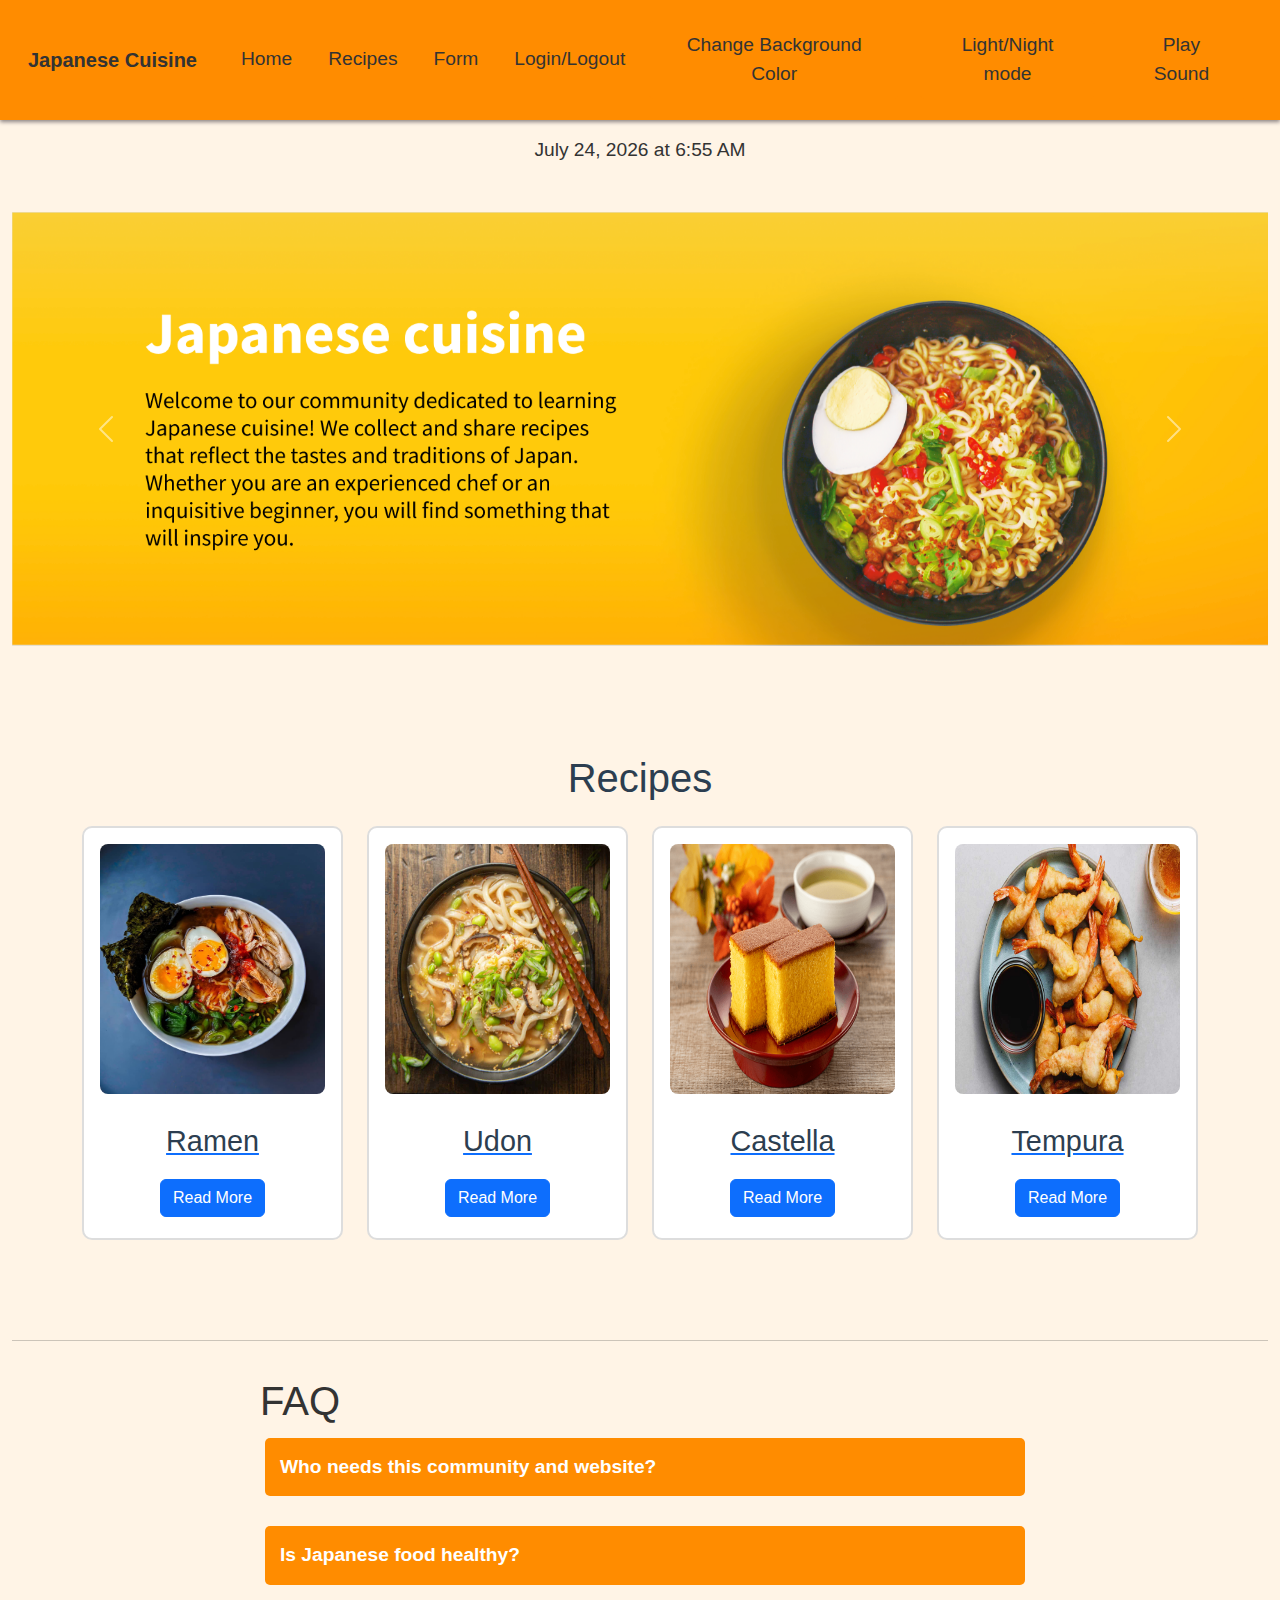
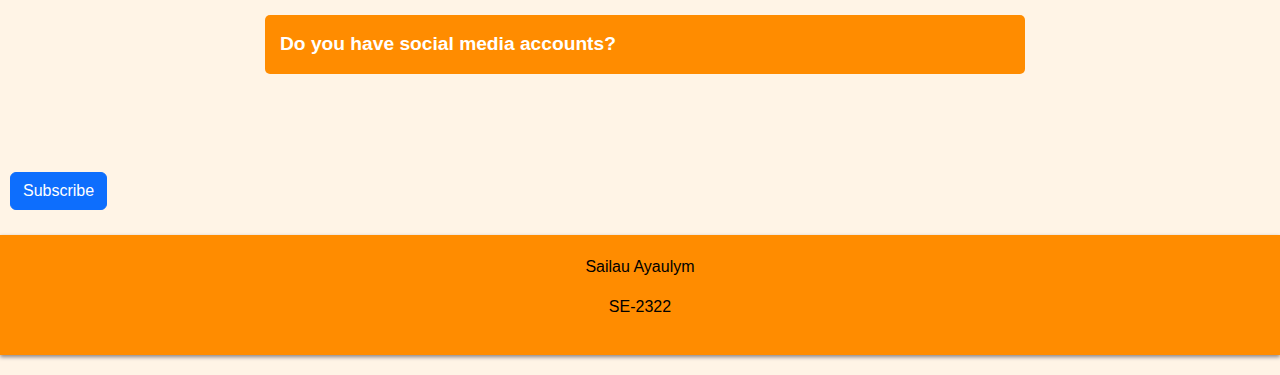
==== commit 03a3007f: "Local Storage Implementation" ====
--- a/index.html
+++ b/index.html
@@ -28,10 +28,13 @@
                         <li class="nav-item">
                             <a class="nav-link" href="form.html">Form</a>
                         </li>
+                        <li class="nav-item">
+                            <a class="nav-link" href="authentication.html">Login/Logout</a>
+                        </li>
                         
                     </ul>
                     <button id="changeColorBtn" class="change-color-btn ms-3">Change Background Color</button>
-                    <button id="changeModeBtn" class="change-color-btn ms-3"> light/Night mode</button>
+                    <button id="changeModeBtn" class="change-color-btn ms-3">Light/Night mode</button>
                     <button id="playSoundButton" class="change-color-btn ms-3" >Play Sound</button>
                 </div>
             </div>
@@ -39,14 +42,14 @@
         <div class="text-center mt-3" id="dateTime"></div>
     </header>
  
-    <div class="greeting-container">
+    <!-- <div class="greeting-container">
         <p id="greetingMessage"></p>
     </div>
 
     <section class="welcome-section mb-5 text-center">
         <h1 id="welcomeMessage">Welcome to Japanese Cuisine</h1>
         <button id="changeMessageBtn" class="btn btn-secondary mt-3">Change Message</button>
-    </section>
+    </section> -->
     
     <main class="container-fluid py-5">
         <section class="welcome-section mb-5">
@@ -80,44 +83,54 @@
                                 <p class="recipe-name">Ramen</p>
                             </a>
                             <div id="ramen-more" class="recipe-more" style="display: none;">
-                                <p>Ramen is a traditional Japanese noodle soup with rich flavors. It has a variety of toppings, including egg, pork, and vegetables.</p>
+                                <p>Japanese soup with wheat noodles, meat broth, and various additives.</p>
                             </div>
                             <button class="btn btn-primary read-more-btn" onclick="ReadMore('ramen-more')">Read More</button>
                         </div>
-                    </div>                    
+                    </div>
+        
                     <div class="col-lg-3 col-md-6 col-sm-12 mb-4">
                         <div class="recipe-card p-3">
                             <a href="all_recipes.html#udon"> 
                                 <img src="udon-noodle-soup-sq-7.jpg" alt="Udon" class="mb-3 w-100">
                                 <p class="recipe-name">Udon</p>
-                         
                             </a>
+                            <div id="udon-more" class="recipe-more" style="display: none;">
+                                <p>Thick wheat noodles, usually served in soup or with sauce.</p>
+                            </div>
+                            <button class="btn btn-primary read-more-btn" onclick="ReadMore('udon-more')">Read More</button>
                         </div>
                     </div>
+        
                     <div class="col-lg-3 col-md-6 col-sm-12 mb-4">
                         <div class="recipe-card p-3">
                             <a href="all_recipes.html#castella"> 
                                 <img src="Castella-Cake_SC_1.jpeg" alt="Castella" class="mb-3 w-100">
                                 <p class="recipe-name">Castella</p>
-                               
-                            </a> 
-                        </div>
+                            </a>
+                            <div id="castella-more" class="recipe-more" style="display: none;">
+                                <p>Japanese sponge cake with a soft texture and sweet taste.</p>
+                            </div>
+                            <button class="btn btn-primary read-more-btn" onclick="ReadMore('castella-more')">Read More</button>
+                        </div> 
                     </div>
+        
                     <div class="col-lg-3 col-md-6 col-sm-12 mb-4">
                         <div class="recipe-card p-3">
                             <a href="all_recipes.html#tempura"> 
                                 <img src="basic-tempura-for-fish-and-seafood-1300531-hero-01-bbd91b4ee23940749fec5ab7693eadcc.jpg" alt="Tempura" class="mb-3 w-100">
                                 <p class="recipe-name">Tempura</p>
-                                
                             </a>
+                            <div id="tempura-more" class="recipe-more" style="display: none;">
+                                <p>Vegetables or seafood in a light crispy batter, deep fried.</p>
+                            </div>
+                            <button class="btn btn-primary read-more-btn" onclick="ReadMore('tempura-more')">Read More</button>
                         </div>
                     </div>
                 </div>
             </div>
-            <div class="d-grid gap-2 col-6 mx-auto mt-5">
-                <a href="recipes.html" class="btn btn-primary more-button">More Recipes</a>
-            </div>        
         </section>
+        
 
         <hr>
 
--- a/style.css
+++ b/style.css
@@ -31,22 +31,42 @@
 
 .night-theme {
     background-color: #2c3e50;
-    color: #ecf0f1;
+    color: #f8feff;
 }
 
 .night-theme .navbar {
-    background-color: #34495e;
+    background-color: #566a7d;
+    color: #f8feff;
+
+}
+
+.night-theme .navbar-nav .nav-item .nav-link  {
+    color:#ddd;
+}
+
+.night-theme footer{
+    background-color: #566a7d;
+    color: #f8feff;
+}
+
+.night-theme .accordion-title {
+    background-color: #17496a;
+    color: #f8feff;
+}
+
+.night-theme .more-button{
+    background-color: #17496a;
+    color: #f8feff;
 }
 
 .night-theme .change-color-btn {
-    background-color: #3498db;
+    background-color: #17496a;
     color: #fff;
 }
 
-.greeting-container {
-    text-align: center;
-}
-
+/* .greeting-container {
+    text-align: center;
+} */
 
 .content-wrapper {
     display: flex;
@@ -173,6 +193,85 @@
     padding: 10px;
 }
 
+.form-page1 {
+    max-width: 700px;
+    margin: 50px auto;
+    padding: 30px;
+    background-color: #fff;
+    border-radius: 10px;
+    box-shadow: 0 2px 10px rgba(0, 0, 0, 0.1);
+    text-align: center;
+}
+
+.form-page1 h1 {
+    font-size: 1.8em;
+    margin-bottom: 30px;
+    color: #2c3e50;
+}
+
+.auth-form, #logoutContainer {
+    display: flex;
+    flex-direction: column;
+    gap: 20px;
+}
+
+.form-control {
+    width: 100%;
+    padding: 10px;
+    margin-top: 5px;
+    margin-bottom: 15px;
+    border: 1px solid #ccc;
+    border-radius: 4px;
+    font-size: 16px;
+}
+
+.button-container1 {
+    display: flex;
+    justify-content: center;
+    gap: 10px;
+}
+
+.button-container1 .btn {
+    width: 100px;
+    padding: 10px;
+    font-size: 16px;
+    font-weight: bold;
+    border: none;
+    border-radius: 4px;
+    cursor: pointer;
+}
+
+.button-container1 .btn-primary {
+    background-color: #007bff;
+    color: white;
+}
+
+.button-container1 .btn-primary:hover {
+    background-color: #0056b3;
+}
+
+.button-container1 .btn-secondary {
+    background-color: #6c757d;
+    color: white;
+}
+
+.button-container1 .btn-secondary:hover {
+    background-color: #5a6268;
+}
+
+#logoutContainer p {
+    font-size: 18px;
+    margin-bottom: 10px;
+    color: #333;
+}
+
+
+.faq-section {
+    max-width: 800px;
+    margin: 0 auto;
+    padding: 20px;
+}
+
 .faq-section {
     max-width: 800px;
     margin: 0 auto;
@@ -332,7 +431,6 @@
     background-color: #e74c3c; 
 }
 
-
 footer {
     background-color: #FF8C00;
     color: #000;
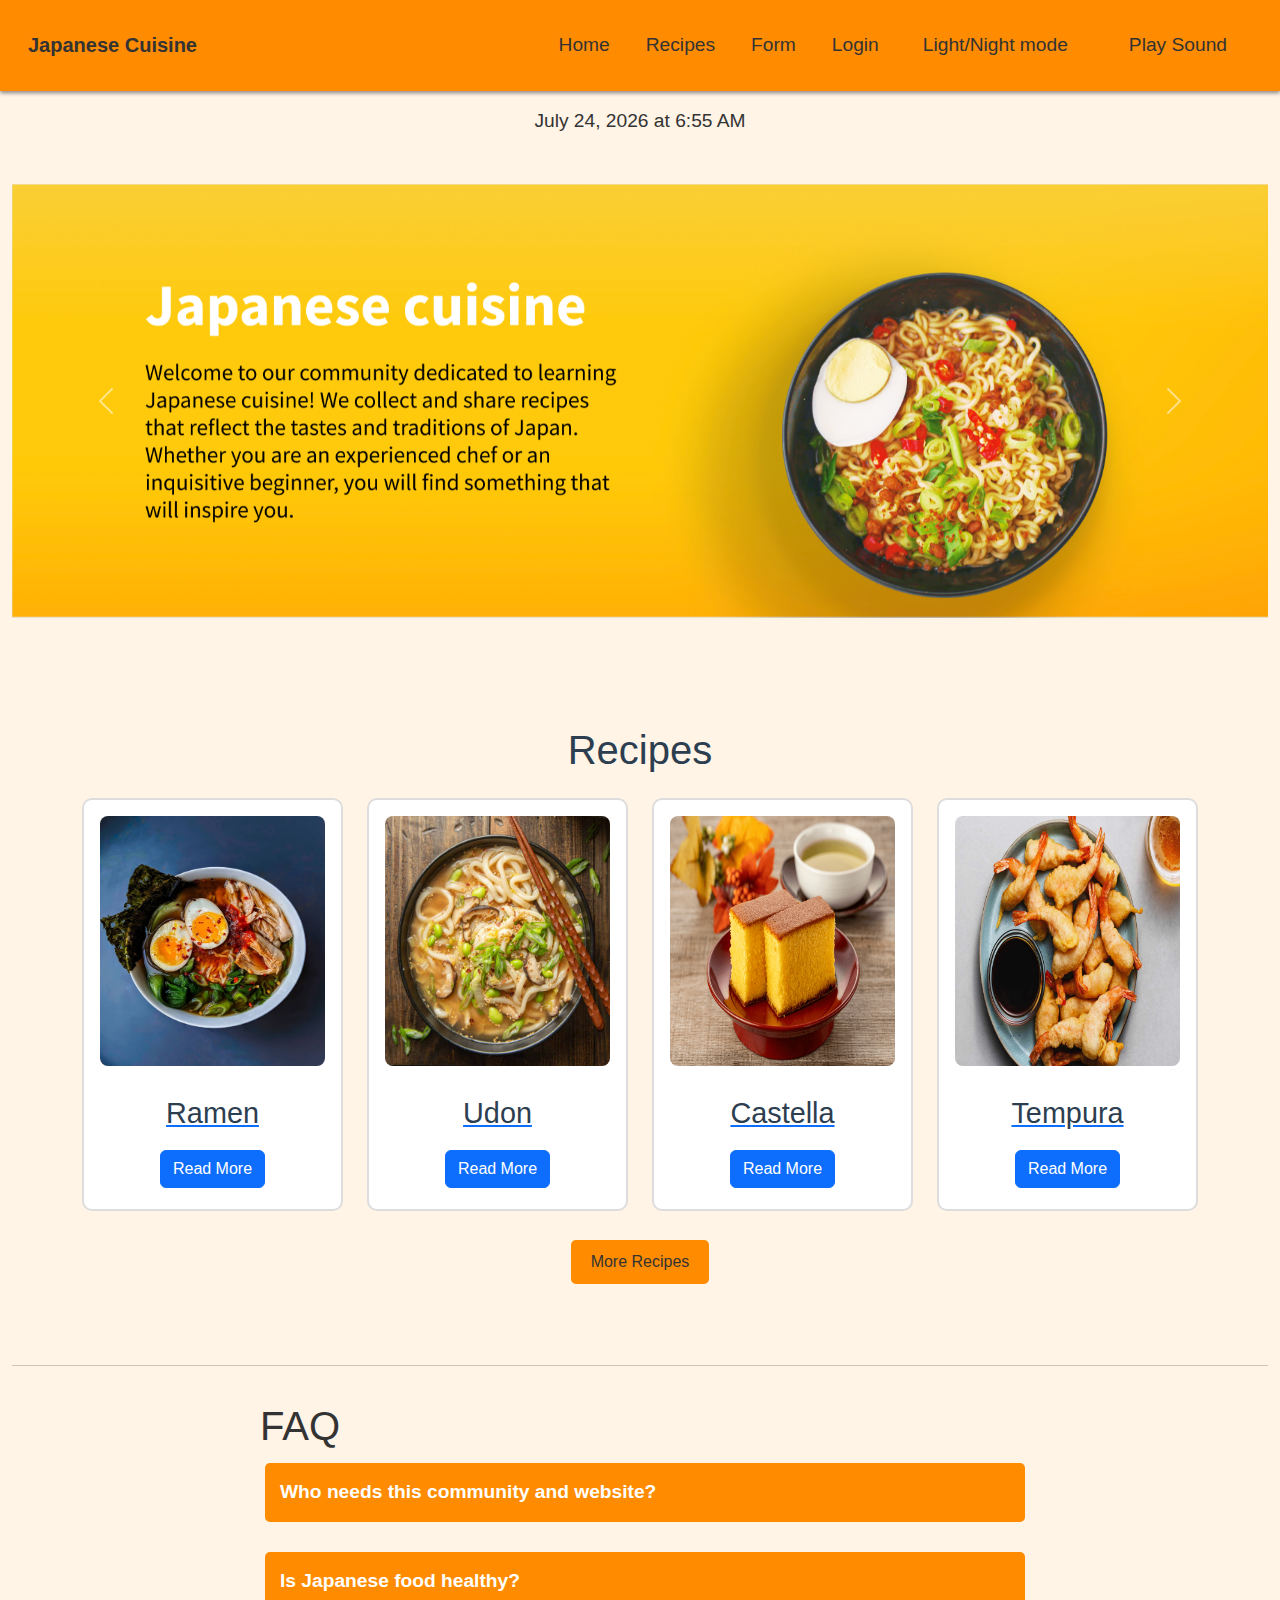
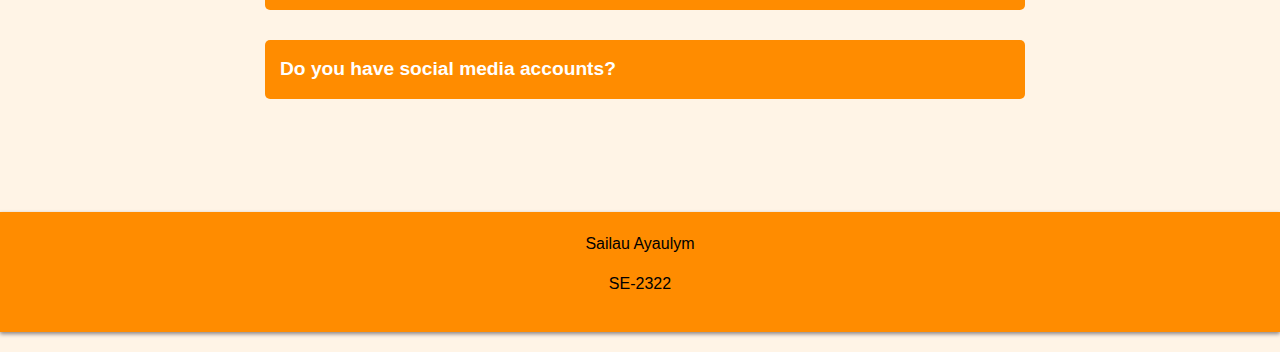
==== commit fcc9c0bb: "fix" ====
--- a/index.html
+++ b/index.html
@@ -29,11 +29,9 @@
                             <a class="nav-link" href="form.html">Form</a>
                         </li>
                         <li class="nav-item">
-                            <a class="nav-link" href="authentication.html">Login/Logout</a>
+                            <a class="nav-link" id="authMenuLink" href="authentication.html">Login/Logout</a>
                         </li>
-                        
                     </ul>
-                    <button id="changeColorBtn" class="change-color-btn ms-3">Change Background Color</button>
                     <button id="changeModeBtn" class="change-color-btn ms-3">Light/Night mode</button>
                     <button id="playSoundButton" class="change-color-btn ms-3" >Play Sound</button>
                 </div>
@@ -42,14 +40,7 @@
         <div class="text-center mt-3" id="dateTime"></div>
     </header>
  
-    <!-- <div class="greeting-container">
-        <p id="greetingMessage"></p>
-    </div>
-
-    <section class="welcome-section mb-5 text-center">
-        <h1 id="welcomeMessage">Welcome to Japanese Cuisine</h1>
-        <button id="changeMessageBtn" class="btn btn-secondary mt-3">Change Message</button>
-    </section> -->
+ 
     
     <main class="container-fluid py-5">
         <section class="welcome-section mb-5">
@@ -127,16 +118,15 @@
                             <button class="btn btn-primary read-more-btn" onclick="ReadMore('tempura-more')">Read More</button>
                         </div>
                     </div>
+                    <div class="more-recipes">
+                        <button onclick="location.href='recipes.html'" class="more-button">More Recipes</button>
+                    </div>
                 </div>
             </div>
         </section>
-        
-
         <hr>
-
         <section class="faq-section">
             <h1>FAQ</h1>
-
             <div class="accordion-section">
                 <button class="accordion-title">Who needs this community and website?</button>
                 <div class="accordion-content">
@@ -157,30 +147,8 @@
                     <p>Yes, we have social media! Subscribe to our Instagram: @JapanCuisine_SoyAwesome to follow updates, new recipes.</p>
                 </div>
             </div>
-
         </section>
     </main>
-    
-    <button id="openPopup" class="btn btn-primary">Subscribe</button>
-
-        <div class="popup-form" id="popupForm">
-            <div class="popup-content">
-                <span class="close-btn" id="closePopup">&times;</span>
-                <h2>Subscribe US</h2>
-                <form>
-                    <div>
-                        <label for="name" class="form-label">Name:</label>
-                        <input type="text" class="form-control" id="name" placeholder="Enter your name">
-                    </div>
-                    <div>
-                        <label for="email" class="form-label">Email:</label>
-                        <input type="email" class="form-control" id="email" placeholder="Enter your email">
-                    </div>
-                    <button type="submit" class="btn btn-secondary">Submit</button>
-                </form>
-            </div>
-        </div>
-        
     <footer >
         <p>Sailau Ayaulym</p>
         <p>SE-2322</p>
--- a/style.css
+++ b/style.css
@@ -11,8 +11,11 @@
 
 .navbar-brand {
     color: #333;
-        
     font-weight: bold;
+}
+
+.night-theme .navbar-brand {
+    color: #fffbfb;
 }
 
 .navbar-nav .nav-item .nav-link {
@@ -40,7 +43,7 @@
 
 }
 
-.night-theme .navbar-nav .nav-item .nav-link  {
+.night-theme .navbar-nav .nav-item .nav-link {
     color:#ddd;
 }
 
@@ -54,19 +57,80 @@
     color: #f8feff;
 }
 
+.night-theme .accordion-title:hover {
+    background-color: #2578b0;
+}
+
 .night-theme .more-button{
     background-color: #17496a;
     color: #f8feff;
 }
 
+.night-theme .more-button:hover{
+    background-color: #2578b0;
+}
+
 .night-theme .change-color-btn {
-    background-color: #17496a;
+    background-color: #566a7d;
     color: #fff;
 }
 
-/* .greeting-container {
-    text-align: center;
-} */
+.night-theme .change-color-btn:hover{
+    background-color: #2578b0;
+}
+
+.night-theme #dateTime{
+    color: #fff;
+}
+
+.night-theme .recipes-section h2{
+    color: #fff;
+}
+
+.night-theme .recipe-more p{
+    color: #000000;
+}
+
+.night-theme .filter-buttons button{
+    background-color: #17496a;
+}
+
+.night-theme .filter-buttons button:hover{
+    background-color: #2578b0;
+}
+
+.night-theme .search-button{
+    background-color: #17496a;
+}
+
+.night-theme .search-button:hover{
+    background-color: #2578b0;
+}
+
+.night-theme .form-step .next-button{
+    background-color: #17496a;
+}
+
+.night-theme .form-step .next-button:hover{
+    background-color: #2578b0;
+}
+
+.night-theme .button-container1 .btn-primary {
+    background-color: #17496a;
+
+}
+
+.night-theme .button-container1 .btn-primary:hover {
+    background-color: #2578b0;
+}
+
+.night-theme .button-container1 .btn-secondary {
+    background-color: #17496a;
+}
+
+.night-theme .button-container1 .btn-secondary:hover {
+    background-color: #2578b0;
+}
 
 .content-wrapper {
     display: flex;
@@ -105,6 +169,43 @@
     color: #2c3e50;
 }
 
+.recipe-search {
+    max-width: 800px;
+    margin: 0 auto;
+    padding: 20px;
+}
+
+.search-bar {
+    display: flex;
+    justify-content: center;
+    gap: 10px;
+    margin-bottom: 20px;
+}
+
+.form-control {
+    padding: 10px;
+    font-size: 1.2em;
+    border-radius: 5px;
+    border: 1px solid #ddd;
+    width: 70%;
+}
+
+.search-button {
+    padding: 10px 20px;
+    background-color: #FF8C00;
+    color: #FFF4E6;
+    font-size: 1em;
+    font-weight: bold;
+    border: none;
+    border-radius: 5px;
+    cursor: pointer;
+}
+
+.search-button:hover {
+    background-color: #e74c3c;
+    color: #FFF4E6;
+}
+
 .recipe-card {
     background-color: #fff;
     border-radius: 10px;
@@ -127,11 +228,6 @@
     color: #2c3e50;
 }
 
-/* .recipe-description {
-    font-size: 1em;
-    color: #7f8c8d;
-    margin: 5px 0;
-} */
 
 #recipe-page h2, #recipe-page figure {
     text-align: center;
@@ -150,7 +246,6 @@
 
 .more-button:hover {
     background-color: #ff8d03;
-    color: #e74c3c;
 }
 
 .more-button:focus {
@@ -208,6 +303,7 @@
     margin-bottom: 30px;
     color: #2c3e50;
 }
+
 
 .auth-form, #logoutContainer {
     display: flex;
@@ -242,21 +338,21 @@
 }
 
 .button-container1 .btn-primary {
-    background-color: #007bff;
+    background-color: #FF8C00;
     color: white;
 }
 
 .button-container1 .btn-primary:hover {
-    background-color: #0056b3;
+    background-color: #e74c3c;
 }
 
 .button-container1 .btn-secondary {
-    background-color: #6c757d;
+    background-color: #FF8C00;
     color: white;
 }
 
 .button-container1 .btn-secondary:hover {
-    background-color: #5a6268;
+    background-color: #e74c3c;
 }
 
 #logoutContainer p {
@@ -264,7 +360,6 @@
     margin-bottom: 10px;
     color: #333;
 }
-
 
 .faq-section {
     max-width: 800px;
@@ -335,27 +430,6 @@
     font-size: 1.2em;
     color: #333;
     margin-top: 10px;
-}
-
-.popup-form {
-    display: none; 
-    position: fixed;
-    top: 0;
-    left: 0;
-    width: 100%;
-    height: 100%;
-    background-color: rgba(0, 0, 0, 0.5); 
-    justify-content: center;
-    align-items: center;
-}
-
-.popup-content {
-    background-color: white;
-    padding: 20px;
-    border-radius: 5px;
-    max-width: 400px;
-    width: 100%;
-    position: relative;
 }
 
 .close-btn {
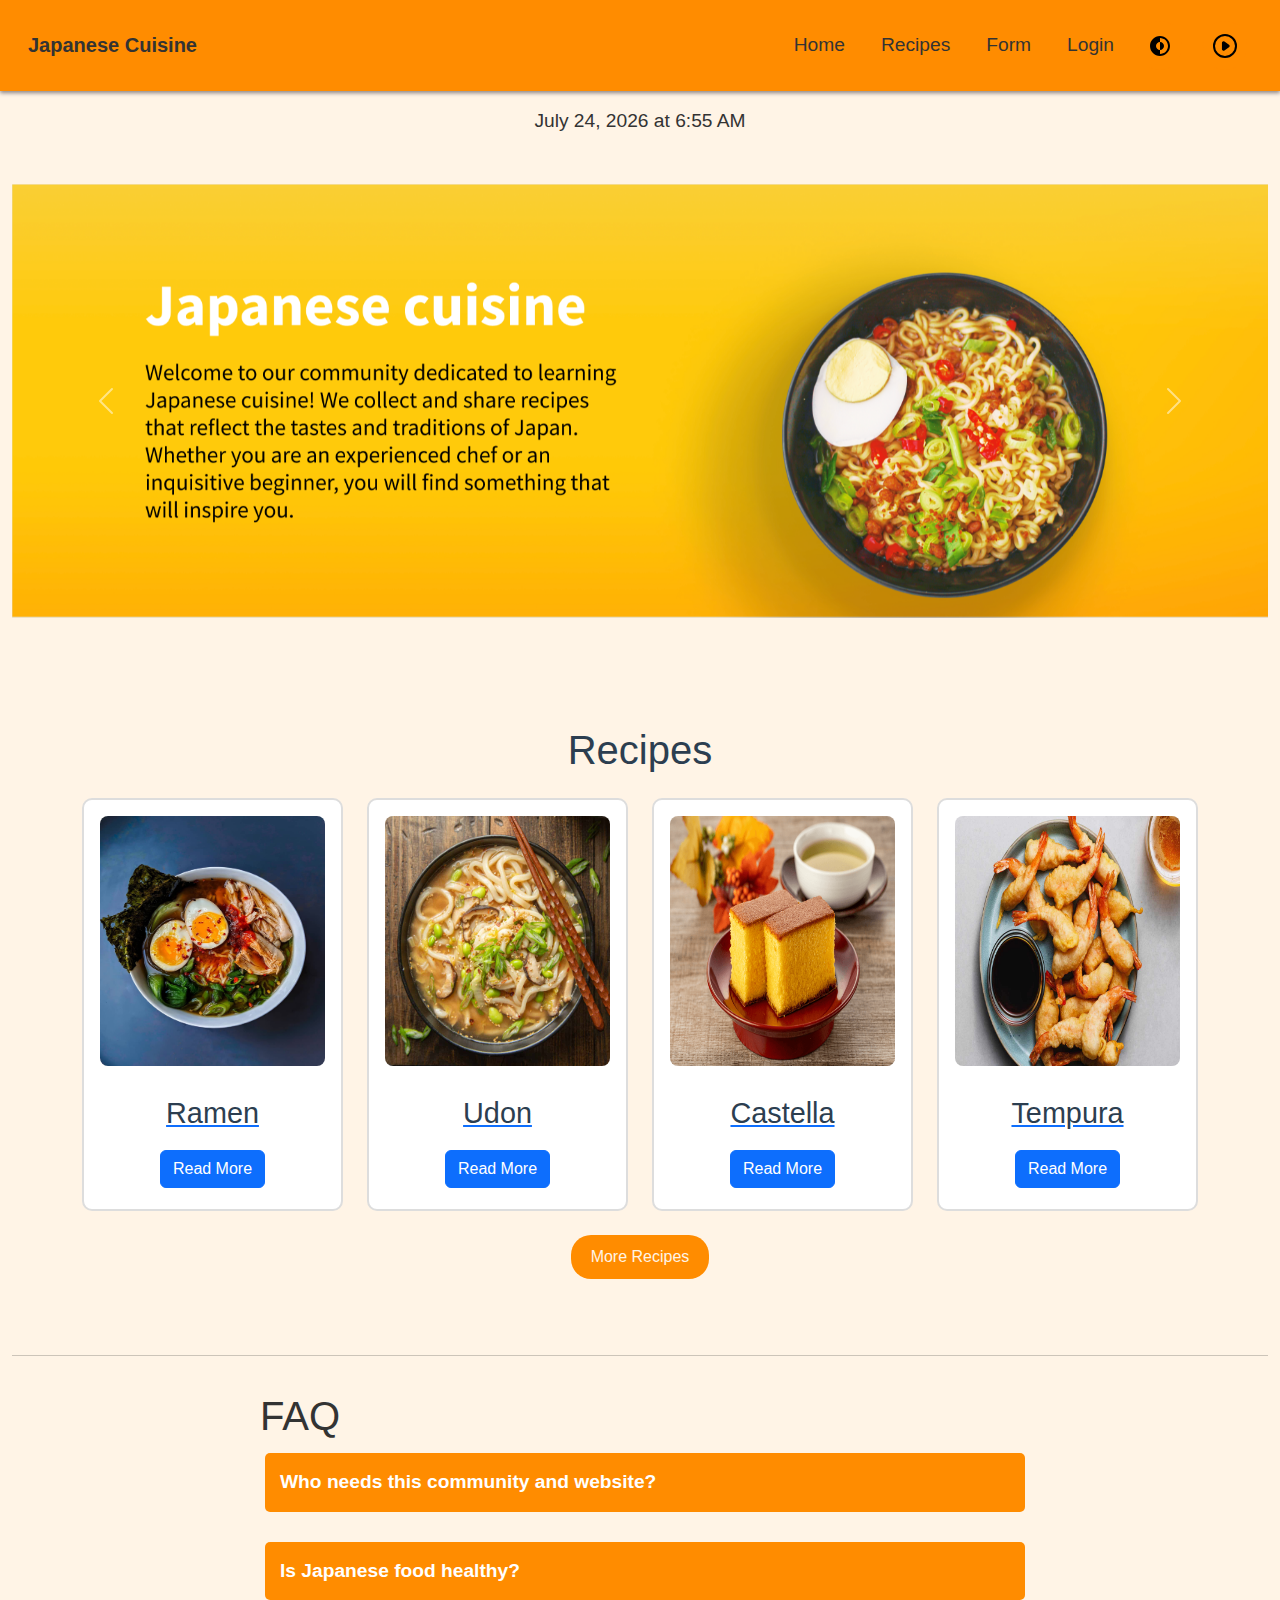
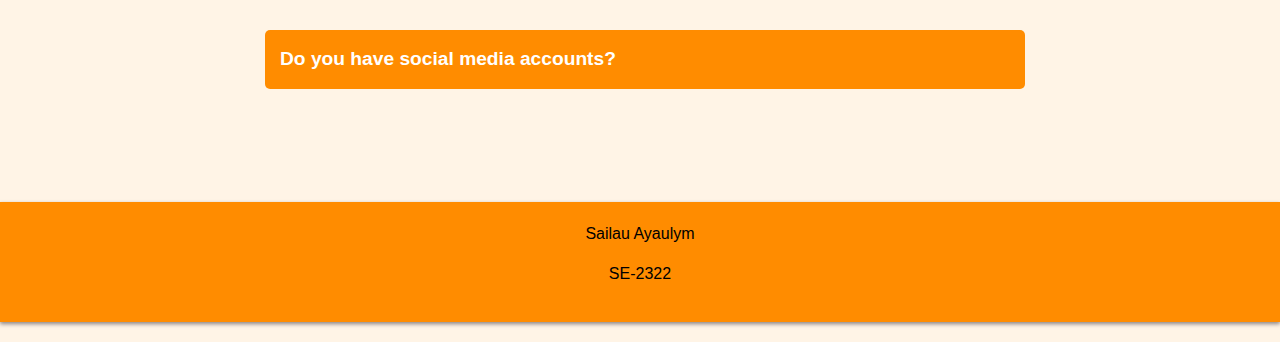
==== commit e33acd52: "add functions" ====
--- a/index.html
+++ b/index.html
@@ -32,8 +32,13 @@
                             <a class="nav-link" id="authMenuLink" href="authentication.html">Login/Logout</a>
                         </li>
                     </ul>
-                    <button id="changeModeBtn" class="change-color-btn ms-3">Light/Night mode</button>
-                    <button id="playSoundButton" class="change-color-btn ms-3" >Play Sound</button>
+                    <button id="changeModeBtn" class="change-color-btn ms-3 animated-btn">
+                        <img src="mode_icon.svg" alt="Toggle Theme" width="24" height="24">
+                    </button>
+                    <button id="playSoundButton" class="change-color-btn ms-3 animated-btn">
+                        <img src="music.svg" alt="Play Sound" width="24" height="24">
+                    </button>
+                    
                 </div>
             </div>
         </nav>
--- a/style.css
+++ b/style.css
@@ -57,6 +57,10 @@
     color: #f8feff;
 }
 
+.night-theme .accordion-content p{
+    color:#000000;
+}
+
 .night-theme .accordion-title:hover {
     background-color: #2578b0;
 }
@@ -131,6 +135,15 @@
 .night-theme .button-container1 .btn-secondary:hover {
     background-color: #2578b0;
 }
+
+
+.recipes-container {
+    display: flex;
+    flex-direction: column;
+    align-items: center;
+    gap: 20px;
+}
+
 
 .content-wrapper {
     display: flex;
@@ -191,20 +204,22 @@
 }
 
 .search-button {
+    background-color: #FF8C00;
+    color: #FFF4E6;
+    border: none;
     padding: 10px 20px;
-    background-color: #FF8C00;
-    color: #FFF4E6;
-    font-size: 1em;
-    font-weight: bold;
-    border: none;
-    border-radius: 5px;
-    cursor: pointer;
+    border-radius: 20px;
+    margin: 0 10px;
+    cursor: pointer;
+    transition: transform 0.2s, background-color 0.2s;
 }
 
 .search-button:hover {
     background-color: #e74c3c;
     color: #FFF4E6;
-}
+    transform: scale(1.1);
+}
+
 
 .recipe-card {
     background-color: #fff;
@@ -213,6 +228,14 @@
     padding: 15px;
     box-sizing: border-box;
     text-align: center;
+    transition: transform 0.2s ease, box-shadow 0.2s ease;
+    cursor: pointer;
+}
+
+.recipe-card:hover{
+    transform: scale(1.03);
+    box-shadow: 0 10px 20px rgba(0, 0, 0, 0.2);
+
 }
 
 .recipe-card img {
@@ -239,18 +262,18 @@
 
 .more-button {
     background-color: #FF8C00;
-    color: #333;
-    font-size: 1em;
-    font-weight: 500;
+    color: #FFF4E6;
+    border: none;
+    padding: 10px 20px;
+    border-radius: 20px;
+    margin: 0 10px;
+    cursor: pointer;
+    transition: transform 0.2s, background-color 0.2s;
 }
 
 .more-button:hover {
-    background-color: #ff8d03;
-}
-
-.more-button:focus {
-    outline: none; 
-    box-shadow: none;
+    background-color: #e74c3c;
+    transform: scale(1.1);
 }
 
 .form-page {
@@ -259,7 +282,7 @@
     padding: 30px;
     background-color: #fff;
     border-radius: 10px;
-    box-shadow: 0 2px 10px #988b8b;
+    box-shadow: 0 2px 10px rgba(0, 0, 0, 0.1);
     text-align: center;
 }
 
@@ -367,12 +390,6 @@
     padding: 20px;
 }
 
-.faq-section {
-    max-width: 800px;
-    margin: 0 auto;
-    padding: 20px;
-}
-
 .faq-title {
     font-size: 2.5em;
     margin-bottom: 50px;
@@ -381,6 +398,7 @@
 
 .accordion-section {
     margin-bottom: 20px;
+    transition: box-shadow 0.1s, transform 0.1s;
 }
 
 .accordion-title {
@@ -398,7 +416,7 @@
 }
 
 .accordion-title:hover {
-    background-color: #e67e22;
+    background-color: #e74c3c;
 }
 
 .accordion-content {
@@ -505,6 +523,49 @@
     background-color: #e74c3c; 
 }
 
+.animated-btn {
+    background-color: #FF8C00;
+    border: none;
+    border-radius: 50%;
+    padding: 10px;
+    cursor: pointer;
+    transition: box-shadow 0.2s, transform 0.2s;
+}
+
+.animated-btn:hover {
+    box-shadow: 0 8px 16px rgba(0, 0, 0, 0.2);
+    transform: scale(1.1);
+}
+
+.animated-btn:hover img {
+    transform: rotate(360deg);
+    transition: transform 0.5s;
+}
+
+.filter-btn {
+    background-color: #FF8C00;
+    color: #FFF4E6;
+    border: none;
+    padding: 10px 20px;
+    border-radius: 20px;
+    margin: 0 10px;
+    cursor: pointer;
+    transition: transform 0.2s, background-color 0.2s;
+}
+
+.filter-btn:hover {
+    background-color: #e74c3c;
+    transform: scale(1.1);
+}
+
+.night-theme .filter-btn{
+    background-color: #17496a
+}
+
+.night-theme .filter-btn:hover{
+    background-color: #3498db
+}
+
 footer {
     background-color: #FF8C00;
     color: #000;
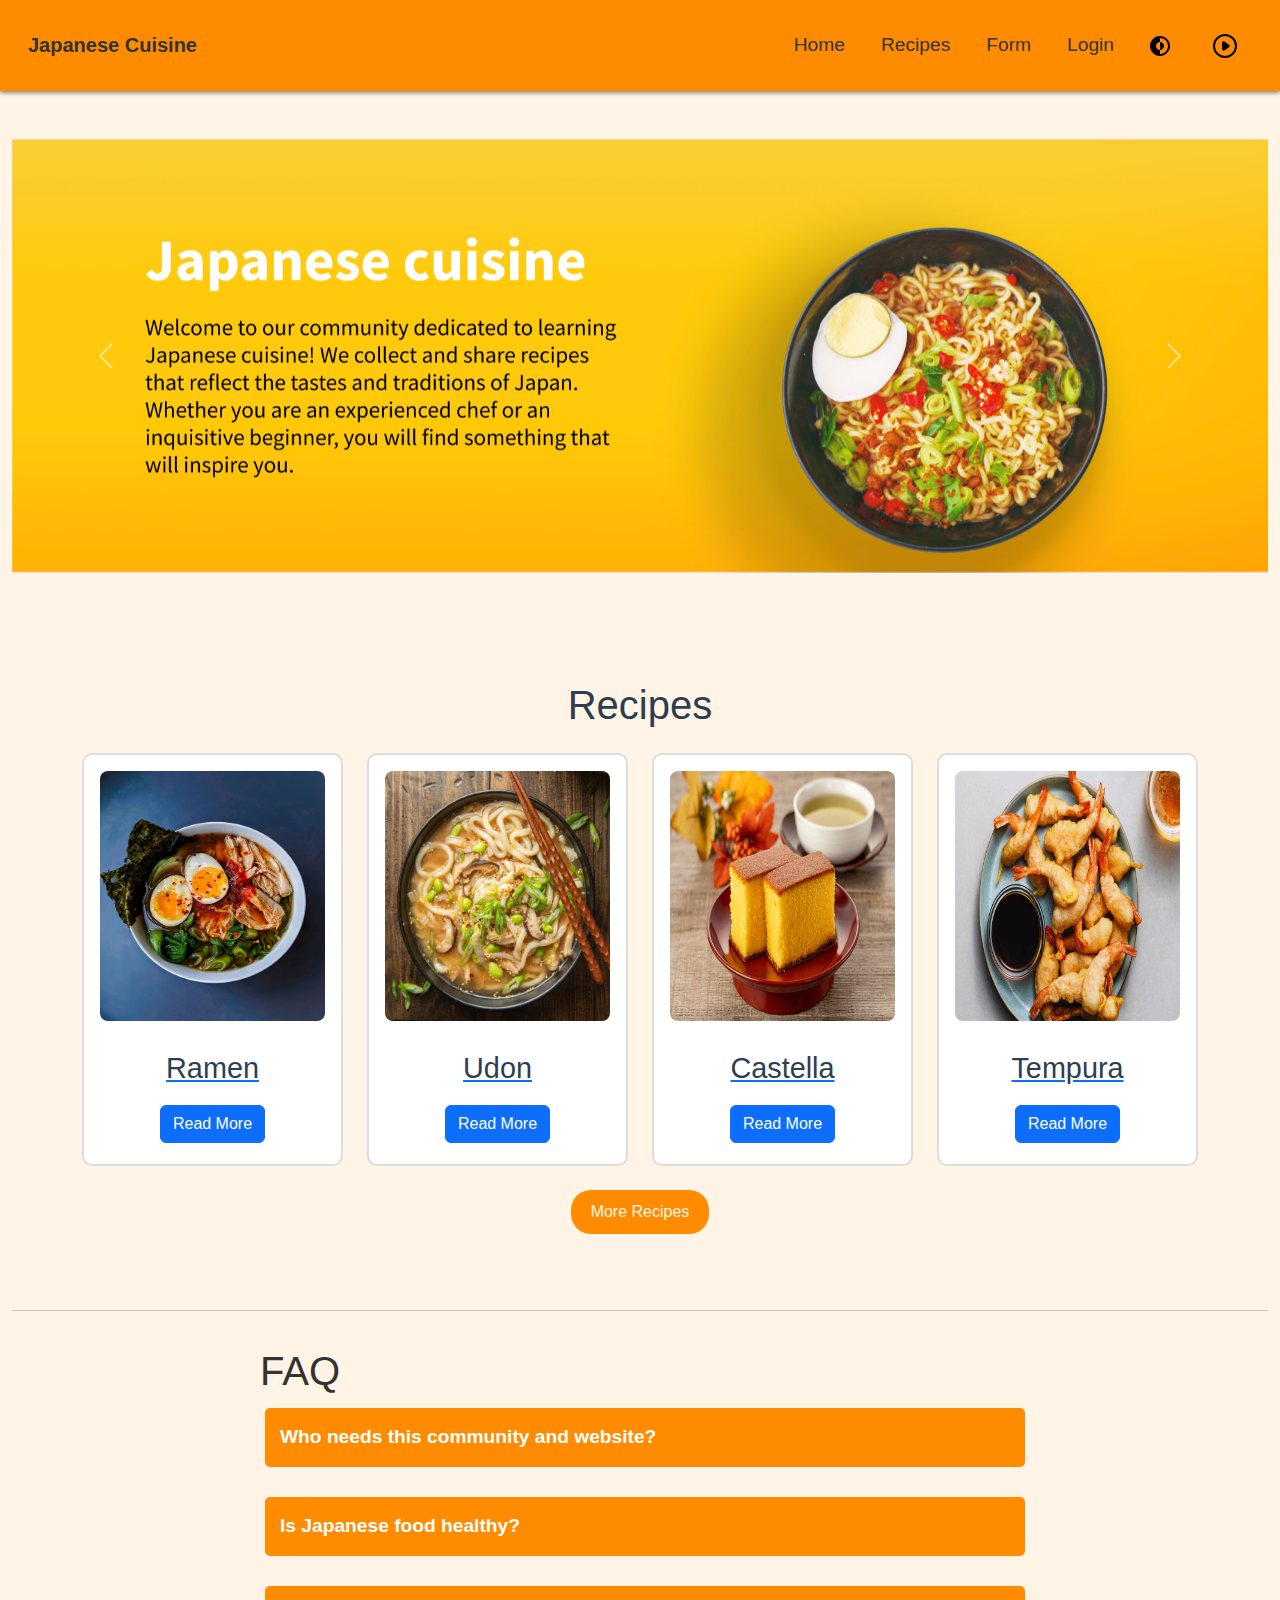
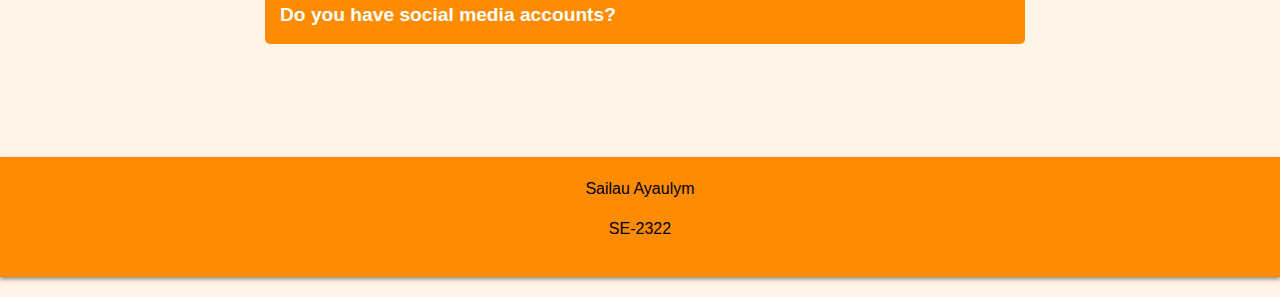
==== commit 41b022b6: "fix2" ====
--- a/index.html
+++ b/index.html
@@ -42,7 +42,6 @@
                 </div>
             </div>
         </nav>
-        <div class="text-center mt-3" id="dateTime"></div>
     </header>
  
  
